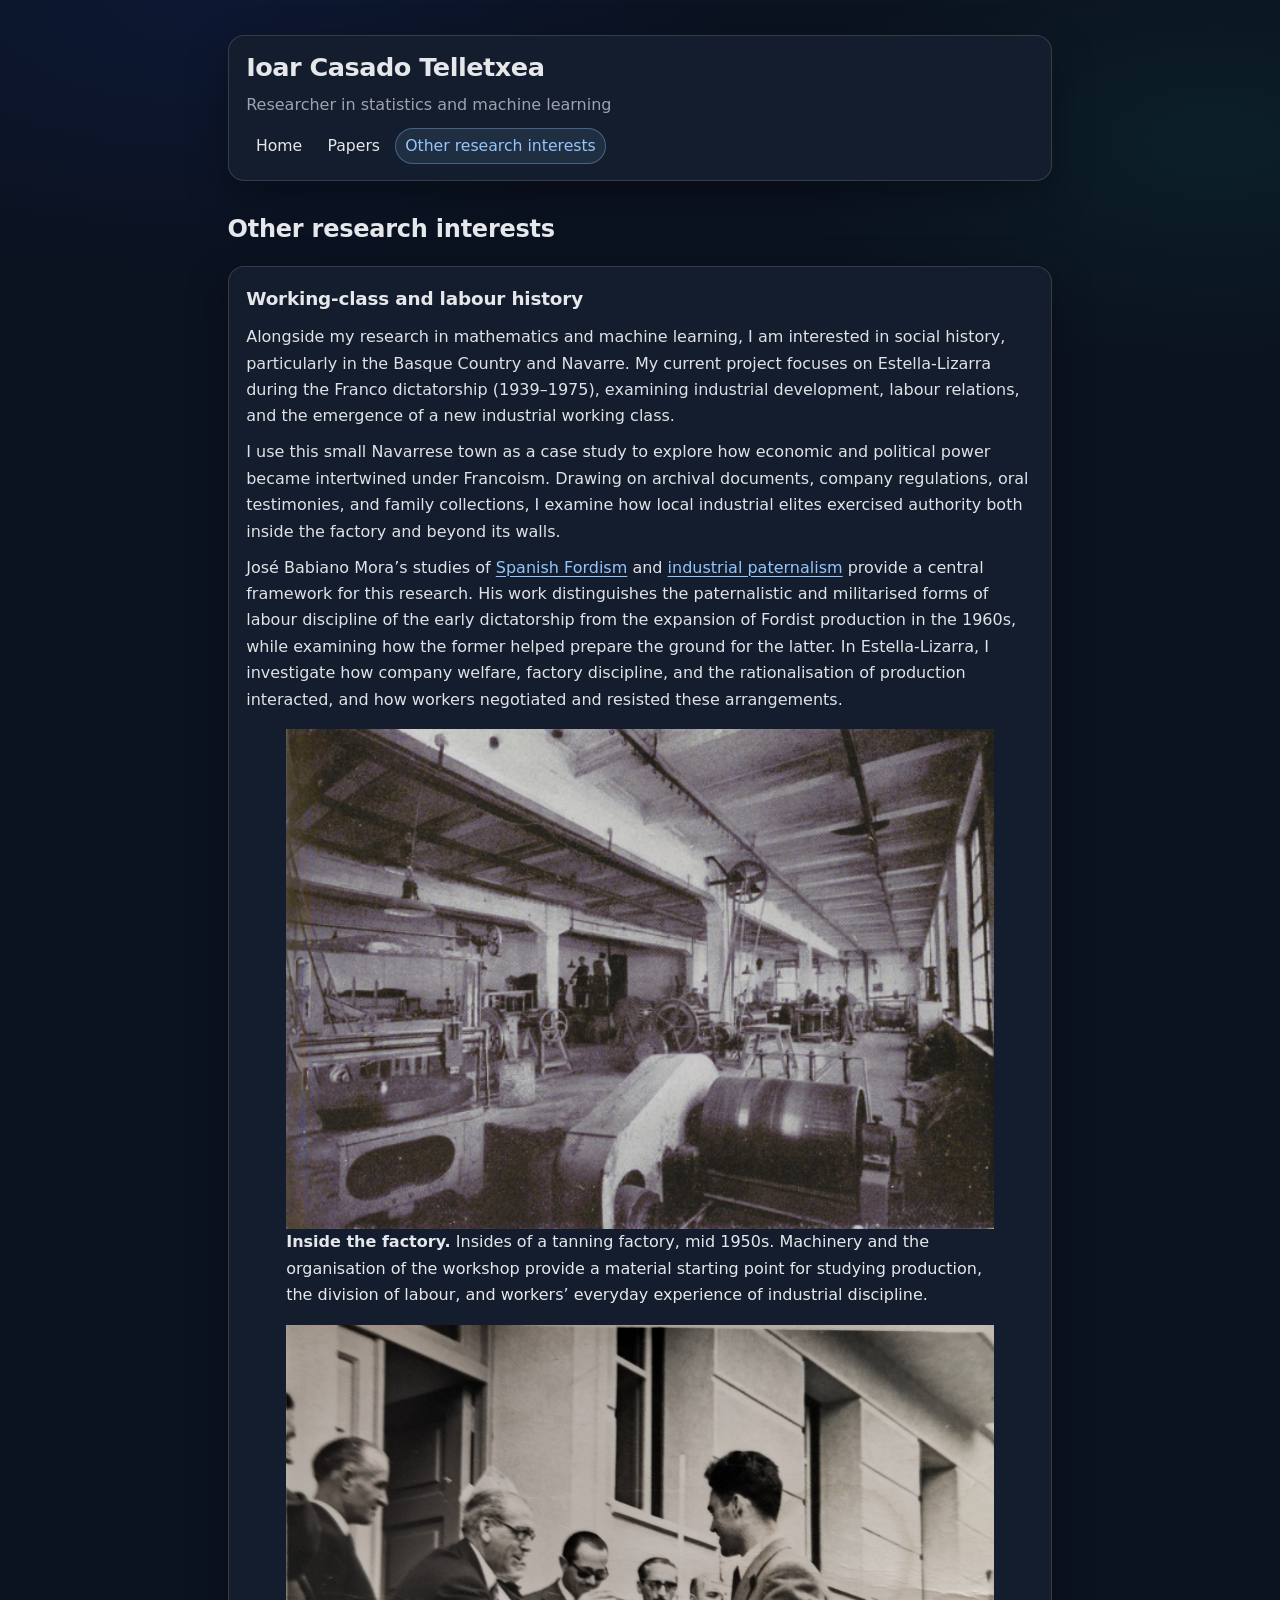
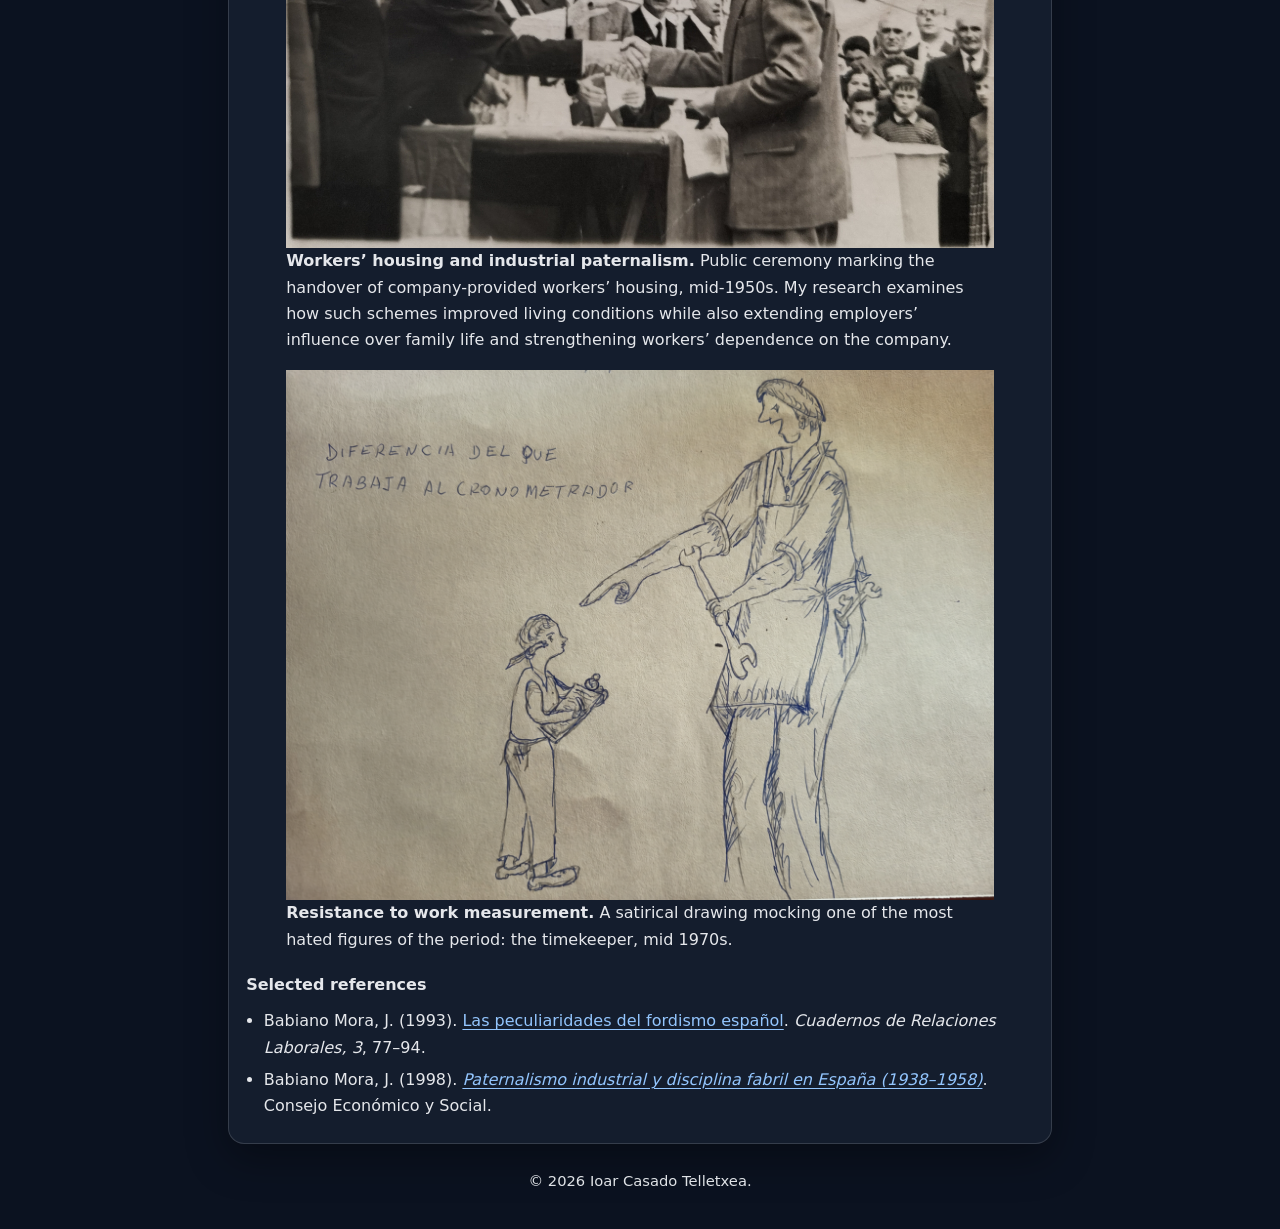
==== other-research-interests/index.html @ 8e102050 "Refactor image source paths in index.html Updated image source paths to remove 'images/' prefix." ====
<!DOCTYPE html>
<html lang="en">
<head>
  <meta charset="UTF-8" />
  <meta name="viewport" content="width=device-width, initial-scale=1" />
  <title>Other research interests | Ioar Casado Telletxea</title>
  <meta name="description" content="Ioar Casado Telletxea’s interests in working-class history and labour relations in Estella-Lizarra, Navarre." />
  <meta name="color-scheme" content="dark" />
  <link rel="stylesheet" href="../css/main.css" />
</head>
<body>
  <a class="skip-link" href="#content">Skip to content</a>
  <header class="site-header">
    <div class="container header-inner">
      <div class="brand">
        <div class="brand-title">
          <h1>Ioar Casado Telletxea</h1>
          <p class="tagline">Researcher in statistics and machine learning</p>
        </div>
      </div>
      <nav class="nav" aria-label="Primary">
        <a class="nav-link" href="../index.html">Home</a>
        <a class="nav-link" href="../research/index.html">Papers</a>
        <a class="nav-link" href="../other-research-interests/index.html" aria-current="page">Other research interests</a>
      </nav>
    </div>
  </header>
  <main id="content" class="container">
    <div class="page-intro">
      <h2>Other research interests</h2>
    </div>
<section aria-labelledby="labour-history">
  <h2 id="labour-history">Working-class and labour history</h2>

  <p>
    Alongside my research in mathematics and machine learning, I am
    interested in social history, particularly in the Basque Country
    and Navarre. My current project focuses on Estella-Lizarra during
    the Franco dictatorship (1939–1975), examining industrial development,
    labour relations, and the emergence of a new industrial working class.
  </p>
  <p>
    I use this small Navarrese town as a case study to explore how
    economic and political power became intertwined under Francoism.
    Drawing on archival documents, company regulations, oral testimonies,
    and family collections, I examine how local industrial elites
    exercised authority both inside the factory and beyond its walls.
  </p>
  <p>
    José Babiano Mora’s studies of
    <a href="#babiano-1993">Spanish Fordism</a> and
    <a href="#babiano-1998">industrial paternalism</a>
    provide a central framework for this research. His work distinguishes
    the paternalistic and militarised forms of labour discipline of the
    early dictatorship from the expansion of Fordist production in the
    1960s, while examining how the former helped prepare the ground for
    the latter. In Estella-Lizarra, I investigate how company welfare,
    factory discipline, and the rationalisation of production interacted,
    and how workers negotiated and resisted these arrangements.
  </p>

  <figure>
    <img
      src="Piel_1954_1.png"
      loading="lazy"
      style="display: block; width: 100%; max-width: 760px; height: auto;"
    >
    <figcaption>
      <strong>Inside the factory.</strong>
      Insides of a tanning factory, mid 1950s.
      Machinery and the organisation of the workshop provide a material
      starting point for studying production, the division of labour,
      and workers’ everyday experience of industrial discipline.
    </figcaption>
  </figure>

  <figure>
    <img
      src="vivienda_koldo.jpg"
      loading="lazy"
      style="display: block; width: 100%; max-width: 760px; height: auto;"
    >
    <figcaption>
      <strong>Workers’ housing and industrial paternalism.</strong>
      Public ceremony marking the handover of company-provided workers’ housing, mid-1950s.      
      My research examines how such schemes improved living conditions
      while also extending employers’ influence over family life and
      strengthening workers’ dependence on the company.
    </figcaption>
  </figure>

  <figure>
    <img
      src="Restored 1970s Handwritten Protest Cartoon.png"
      loading="lazy"
      style="display: block; width: 100%; max-width: 760px; height: auto;"
    >
    <figcaption>
      <strong>Resistance to work measurement.</strong>
      A satirical drawing mocking one of the most hated figures of the period: the timekeeper, mid 1970s.
    </figcaption>
  </figure>

  <h3>Selected references</h3>
  <ul>
    <li id="babiano-1993">
      Babiano Mora, J. (1993).
      <a href="https://revistas.ucm.es/index.php/CRLA/article/view/CRLA9393220077A">
        Las peculiaridades del fordismo español</a>.
      <em>Cuadernos de Relaciones Laborales, 3</em>, 77–94.
    </li>
    <li id="babiano-1998">
      Babiano Mora, J. (1998).
      <a href="https://dialnet.unirioja.es/servlet/libro?codigo=163013">
        <em>Paternalismo industrial y disciplina fabril en España
        (1938–1958)</em></a>.
      Consejo Económico y Social.
    </li>
  </ul>
</section>
  </main>
  <footer class="site-footer">
    <div class="container footer-inner">
      <p>&copy; <span id="year"></span> Ioar Casado Telletxea.</p>
    </div>
  </footer>
  <script>
    document.getElementById("year").textContent = new Date().getFullYear();
  </script>
</body>
</html>
---- css/main.css ----
/* ---------- Theme ---------- */
:root {
  color-scheme: dark;
  --bg: #0b1220;
  --text: #e5e7eb;
  --muted: #9ca3af;
  --border: rgba(255, 255, 255, 0.14);
  --card: #141d2d;
  --shadow: 0 14px 40px rgba(0, 0, 0, 0.35);
  --link: #93c5fd;
  --link-hover: #bfdbfe;
}

/* ---------- Base ---------- */
*,
*::before,
*::after { box-sizing: border-box; }

html { -webkit-text-size-adjust: 100%; }

body {
  max-width: 860px;
  margin: 2.2rem auto;
  padding: 0 1.1rem;
  font-family: ui-sans-serif, system-ui, -apple-system, BlinkMacSystemFont, "Segoe UI", sans-serif;
  line-height: 1.65;
  font-size: 16px;
  color: var(--text);
  background:
    radial-gradient(900px 450px at 15% 0%, rgba(29, 78, 216, 0.10), transparent 60%),
    radial-gradient(800px 420px at 95% 5%, rgba(16, 185, 129, 0.08), transparent 55%),
    var(--bg);
}

a {
  color: var(--link);
  text-decoration-thickness: 1px;
  text-underline-offset: 0.18em;
}
a:hover { color: var(--link-hover); }

a:focus-visible {
  outline: 3px solid color-mix(in srgb, var(--link) 60%, transparent);
  outline-offset: 3px;
  border-radius: 6px;
}

/* ---------- Header / Nav ---------- */
header {
  padding: 1rem 1.1rem;
  background: var(--card);
  border: 1px solid var(--border);
  border-radius: 16px;
  box-shadow: var(--shadow);
}

header h1 {
  margin: 0;
  letter-spacing: -0.02em;
  font-size: 1.6rem;
  line-height: 1.2;
}

nav {
  margin-top: 0.5rem;
  font-size: 0.98rem;
  color: var(--muted);
  display: flex;
  gap: 0.35rem;
  flex-wrap: wrap;
  align-items: center;
}

nav a {
  color: var(--text);
  text-decoration: none;
  padding: 0.25rem 0.55rem;
  border: 1px solid transparent;
  border-radius: 999px;
}

nav a:hover {
  border-color: var(--border);
  background: color-mix(in srgb, var(--card) 85%, transparent);
}

/* ---------- Separator ---------- */
hr {
  border: 0;
  height: 1px;
  background: var(--border);
  margin: 1.4rem 0;
}

/* ---------- Sections as cards ---------- */
main section {
  background: var(--card);
  border: 1px solid var(--border);
  border-radius: 16px;
  box-shadow: var(--shadow);
  padding: 1.1rem 1.1rem;
  margin: 1rem 0;
}

h2 {
  margin: 0 0 0.6rem;
  font-size: 1.15rem;
  letter-spacing: -0.01em;
}

p {
  margin: 0.6rem 0;
  color: color-mix(in srgb, var(--text) 92%, var(--muted));
}

/* Lists */
ul {
  padding-left: 1.1rem;
  margin: 0.6rem 0 0;
}
li { margin: 0.35rem 0; }

/* ---------- Footer ---------- */
footer {
  margin-top: 1.6rem;
  color: var(--muted);
  font-size: 0.92rem;
  text-align: center;
}

/* ---------- HERO (About + photo) ---------- */
/* Goal: photo vertically centered with text block */
.hero {
  display: grid;
  grid-template-columns: minmax(0, 1fr) 210px; /* text | photo */
  gap: 1.4rem;
  align-items: center; /* <-- centers photo w.r.t. text block */
}

.hero-text { min-width: 0; }
.hero-text h2 { margin-top: 0; }

.hero-media {
  justify-self: end;
  display: flex;
  align-items: center;   /* vertically centers the image within its column */
  justify-content: center;
}

.profile-pic {
  display: block;        /* remove baseline gap */
  width: 210px;
  height: 210px;
  border-radius: 18px;
  object-fit: cover;
  border: 1px solid var(--border);
  background: color-mix(in srgb, var(--card) 85%, transparent);
}

/* ---------- Responsive ---------- */
@media (max-width: 700px) {
  body { margin: 1.2rem auto; }

  header { padding: 0.9rem; }

  /* Stack and center the image */
  .hero {
    grid-template-columns: 1fr;
    align-items: start;
  }

  .hero-media {
    order: -1;            /* image above text (delete if you want image below) */
    justify-self: center; /* center horizontally */
    margin-bottom: 0.6rem;
  }

  .profile-pic {
    width: 140px;
    height: 140px;
  }
}

/* ---------- Shared page details ---------- */
nav a[aria-current="page"] {
  color: var(--link);
  background: rgba(147, 197, 253, 0.10);
  border-color: rgba(147, 197, 253, 0.35);
}

.tagline { color: var(--muted); }
h3 { margin: 1.2rem 0 0.4rem; font-size: 1rem; }
.page-intro { margin: 1.8rem 0 1rem; }
.page-intro h2 { font-size: 1.5rem; }
.link-list a { overflow-wrap: anywhere; }
.publication-title { margin-top: 0; }
.skip-link {
  position: absolute;
  left: 1rem;
  top: -5rem;
  padding: 0.6rem 1rem;
  background: var(--card);
  border: 1px solid var(--border);
  z-index: 1;
}
.skip-link:focus { top: 1rem; }

/* ---------- Papers ---------- */
.paper-list { list-style: none; padding: 0; margin: 0; }
.paper {
  background: var(--card);
  border: 1px solid var(--border);
  border-radius: 16px;
  box-shadow: var(--shadow);
  padding: 1.1rem;
  margin: 1rem 0;
}
.paper-year { margin: 0 0 0.5rem; color: var(--link); font-weight: 600; }
.paper .publication-title { font-size: 1.15rem; line-height: 1.4; }
.paper-authors { margin-bottom: 0.2rem; }
.paper-venue { margin-top: 0; color: var(--muted); font-size: 0.92rem; }
.paper-abstract { margin-top: 1rem; }
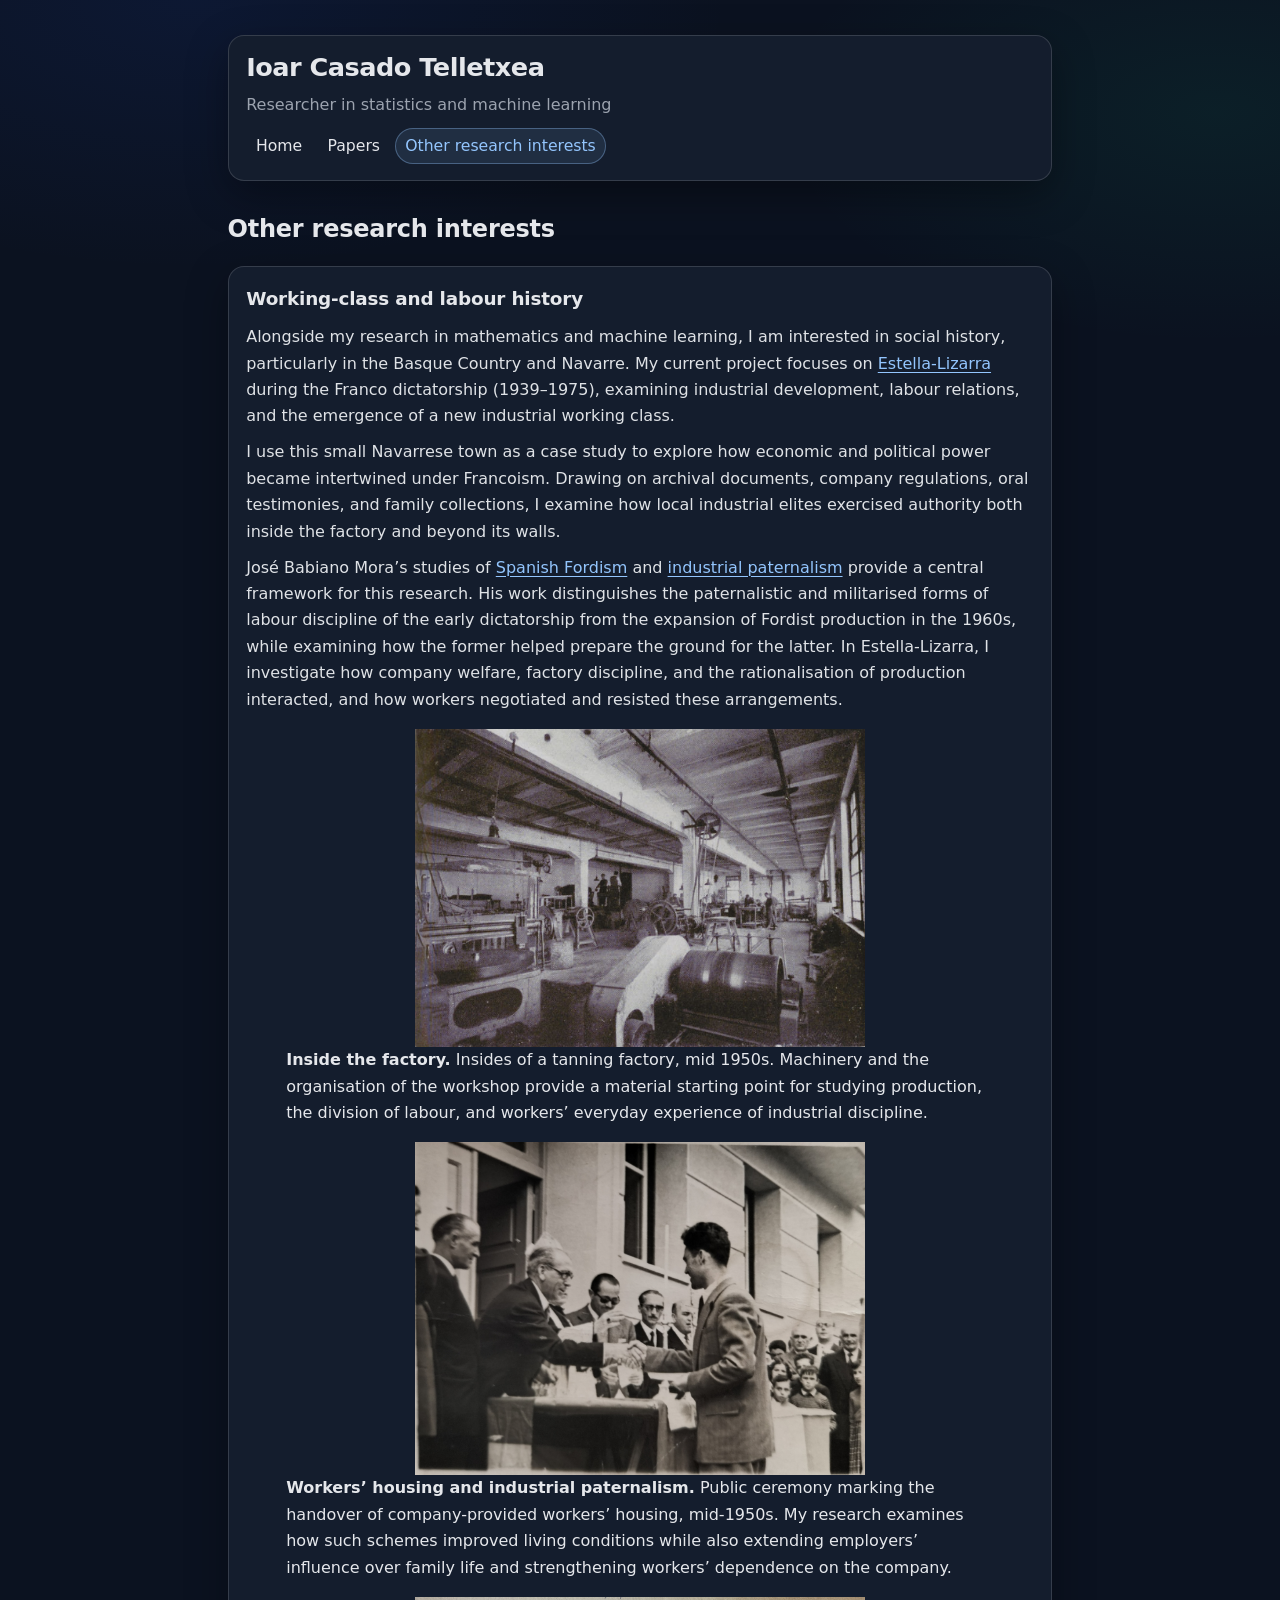
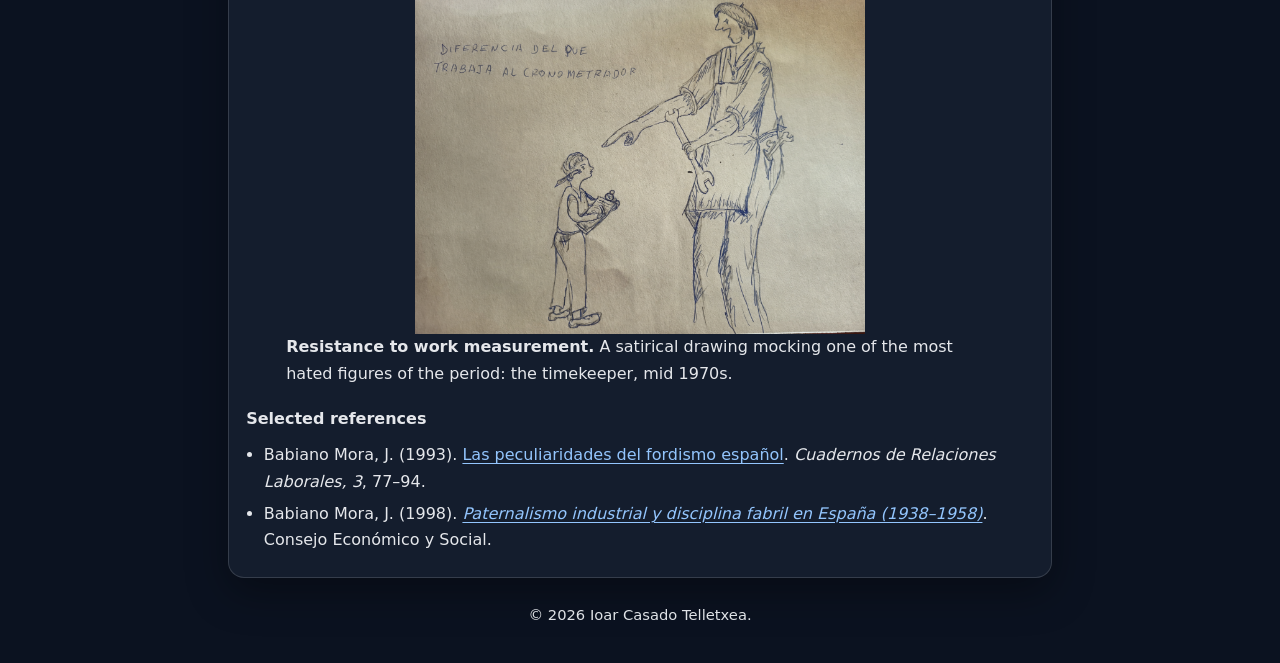
==== commit 4075638b: "Improve layout and link in research interests page Updated image styles for better responsiveness an" ====
--- a/other-research-interests/index.html
+++ b/other-research-interests/index.html
@@ -35,7 +35,8 @@
   <p>
     Alongside my research in mathematics and machine learning, I am
     interested in social history, particularly in the Basque Country
-    and Navarre. My current project focuses on Estella-Lizarra during
+    and Navarre. My current project focuses on 
+    <a href="https://en.wikipedia.org/wiki/Estella-Lizarra">Estella-Lizarra</a> during
     the Franco dictatorship (1939–1975), examining industrial development,
     labour relations, and the emergence of a new industrial working class.
   </p>
@@ -63,7 +64,7 @@
     <img
       src="Piel_1954_1.png"
       loading="lazy"
-      style="display: block; width: 100%; max-width: 760px; height: auto;"
+      style="display: block; width: 100%; max-width: 450px; height: auto; margin: 0 auto;"
     >
     <figcaption>
       <strong>Inside the factory.</strong>
@@ -78,7 +79,7 @@
     <img
       src="vivienda_koldo.jpg"
       loading="lazy"
-      style="display: block; width: 100%; max-width: 760px; height: auto;"
+      style="display: block; width: 100%; max-width: 450px; height: auto; margin: 0 auto;"
     >
     <figcaption>
       <strong>Workers’ housing and industrial paternalism.</strong>
@@ -93,7 +94,7 @@
     <img
       src="Restored 1970s Handwritten Protest Cartoon.png"
       loading="lazy"
-      style="display: block; width: 100%; max-width: 760px; height: auto;"
+      style="display: block; width: 100%; max-width: 450px; height: auto; margin: 0 auto;"
     >
     <figcaption>
       <strong>Resistance to work measurement.</strong>
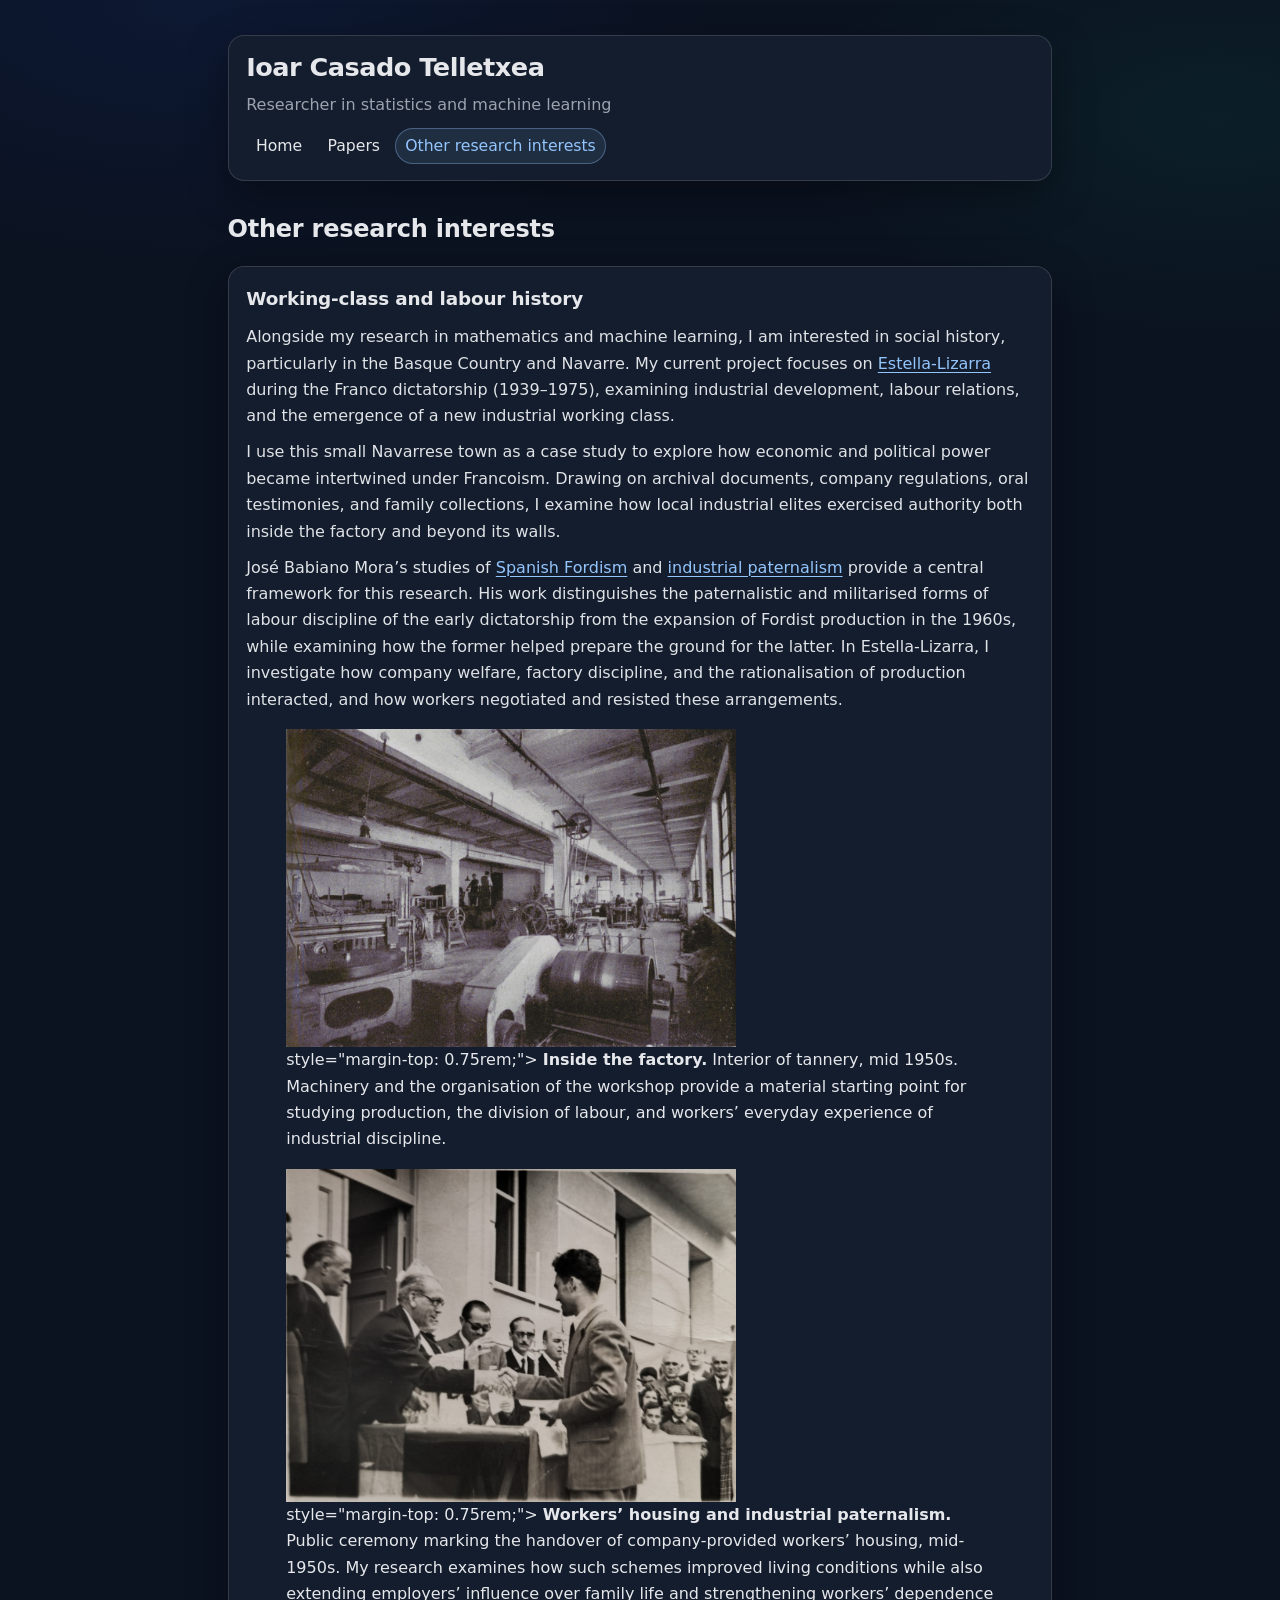
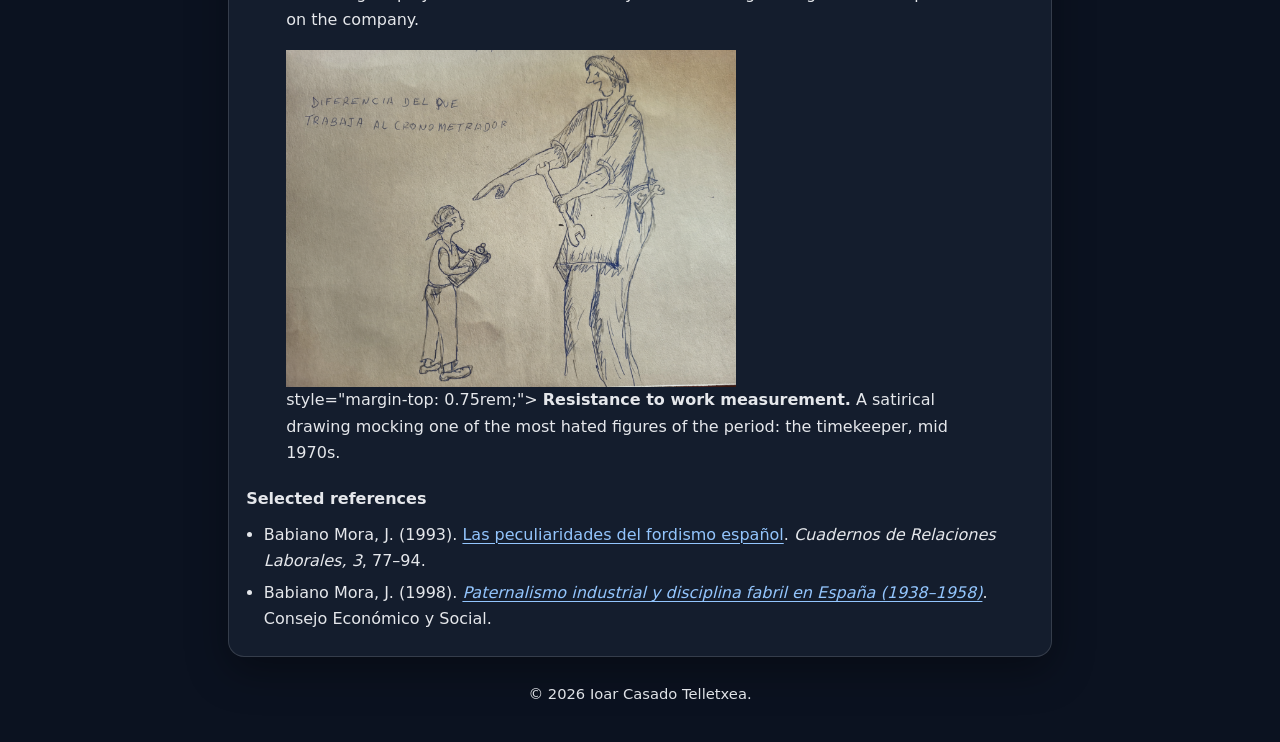
==== commit 864c8d64: "Refactor image styles and captions in index.html Updated figcaption styles and revised image descrip" ====
--- a/other-research-interests/index.html
+++ b/other-research-interests/index.html
@@ -64,11 +64,11 @@
     <img
       src="Piel_1954_1.png"
       loading="lazy"
-      style="display: block; width: 100%; max-width: 450px; height: auto; margin: 0 auto;"
+      style="display: block; width: 100%; max-width: 450px; height: auto;"
     >
-    <figcaption>
+    <figcaption> style="margin-top: 0.75rem;">
       <strong>Inside the factory.</strong>
-      Insides of a tanning factory, mid 1950s.
+      Interior of tannery, mid 1950s.
       Machinery and the organisation of the workshop provide a material
       starting point for studying production, the division of labour,
       and workers’ everyday experience of industrial discipline.
@@ -79,9 +79,9 @@
     <img
       src="vivienda_koldo.jpg"
       loading="lazy"
-      style="display: block; width: 100%; max-width: 450px; height: auto; margin: 0 auto;"
+      style="display: block; width: 100%; max-width: 450px; height: auto;"
     >
-    <figcaption>
+    <figcaption> style="margin-top: 0.75rem;">
       <strong>Workers’ housing and industrial paternalism.</strong>
       Public ceremony marking the handover of company-provided workers’ housing, mid-1950s.      
       My research examines how such schemes improved living conditions
@@ -94,9 +94,9 @@
     <img
       src="Restored 1970s Handwritten Protest Cartoon.png"
       loading="lazy"
-      style="display: block; width: 100%; max-width: 450px; height: auto; margin: 0 auto;"
+      style="display: block; width: 100%; max-width: 450px; height: auto;"
     >
-    <figcaption>
+    <figcaption> style="margin-top: 0.75rem;">
       <strong>Resistance to work measurement.</strong>
       A satirical drawing mocking one of the most hated figures of the period: the timekeeper, mid 1970s.
     </figcaption>
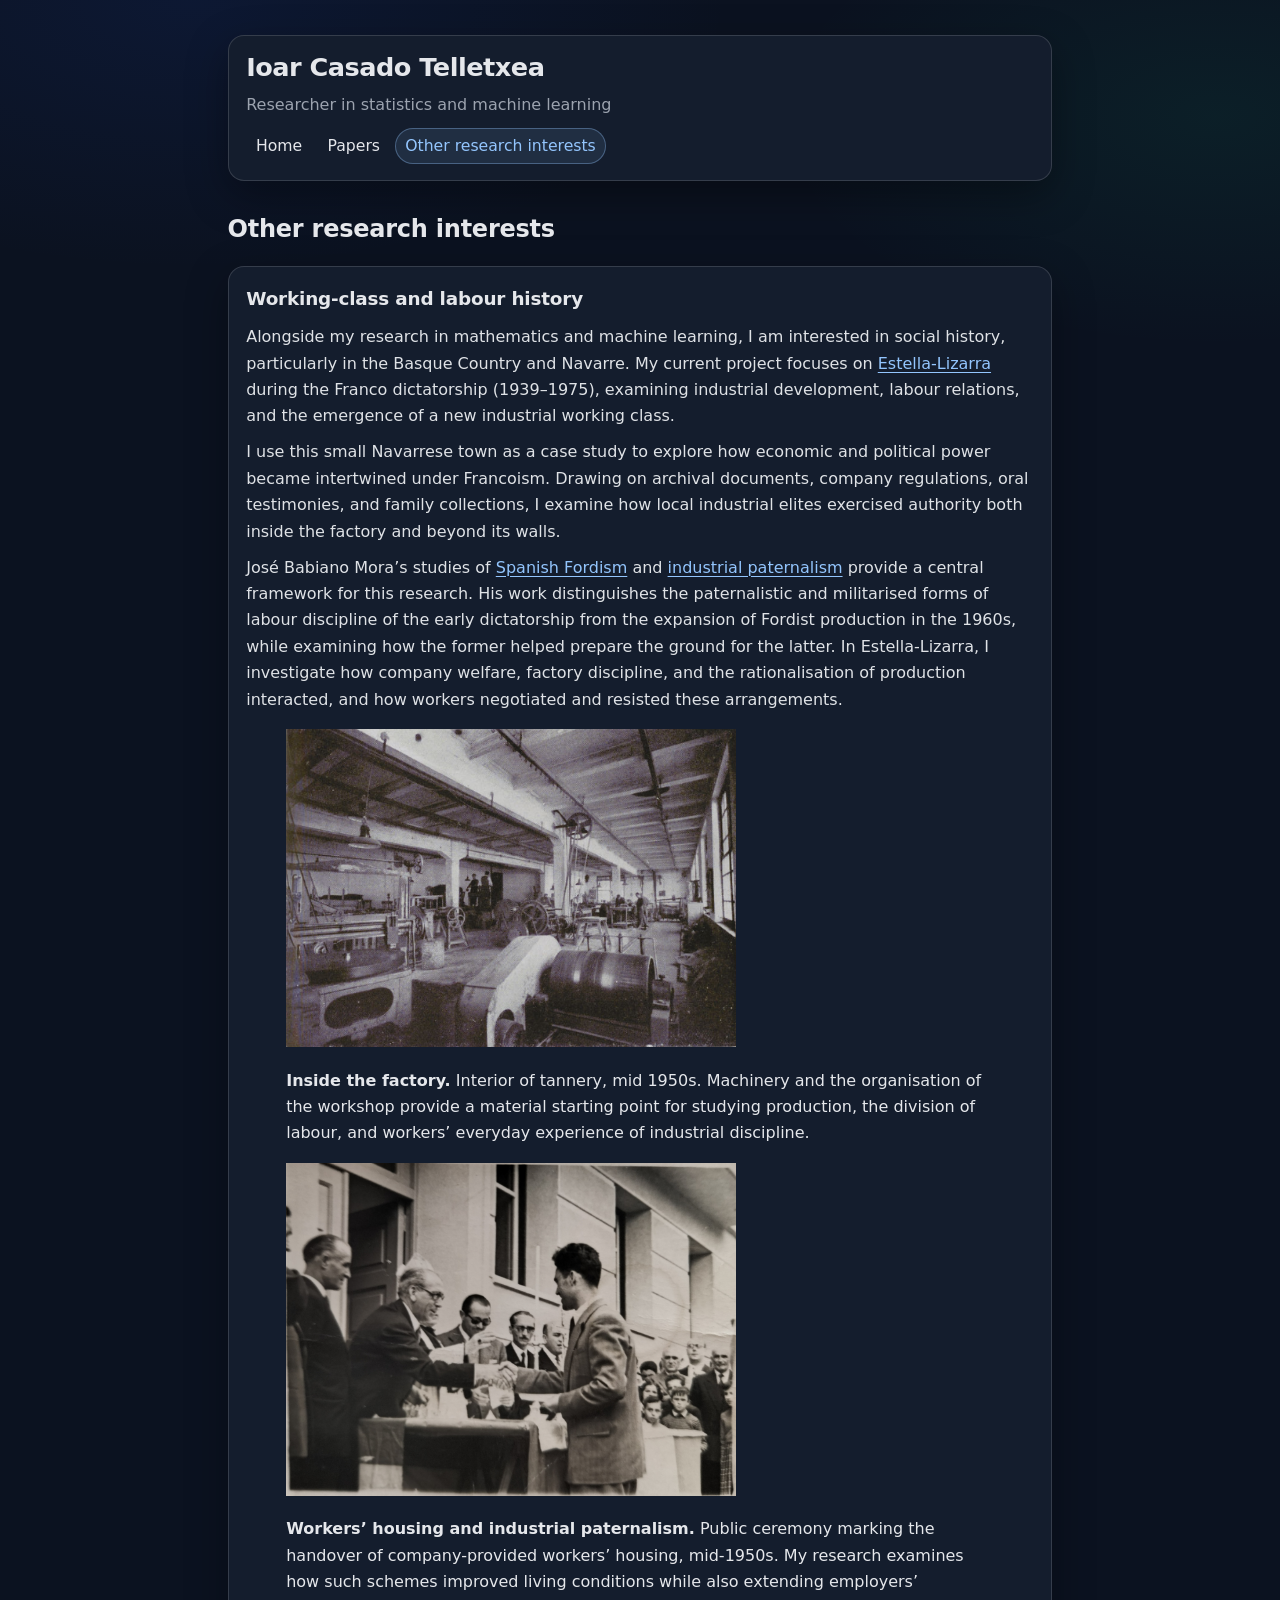
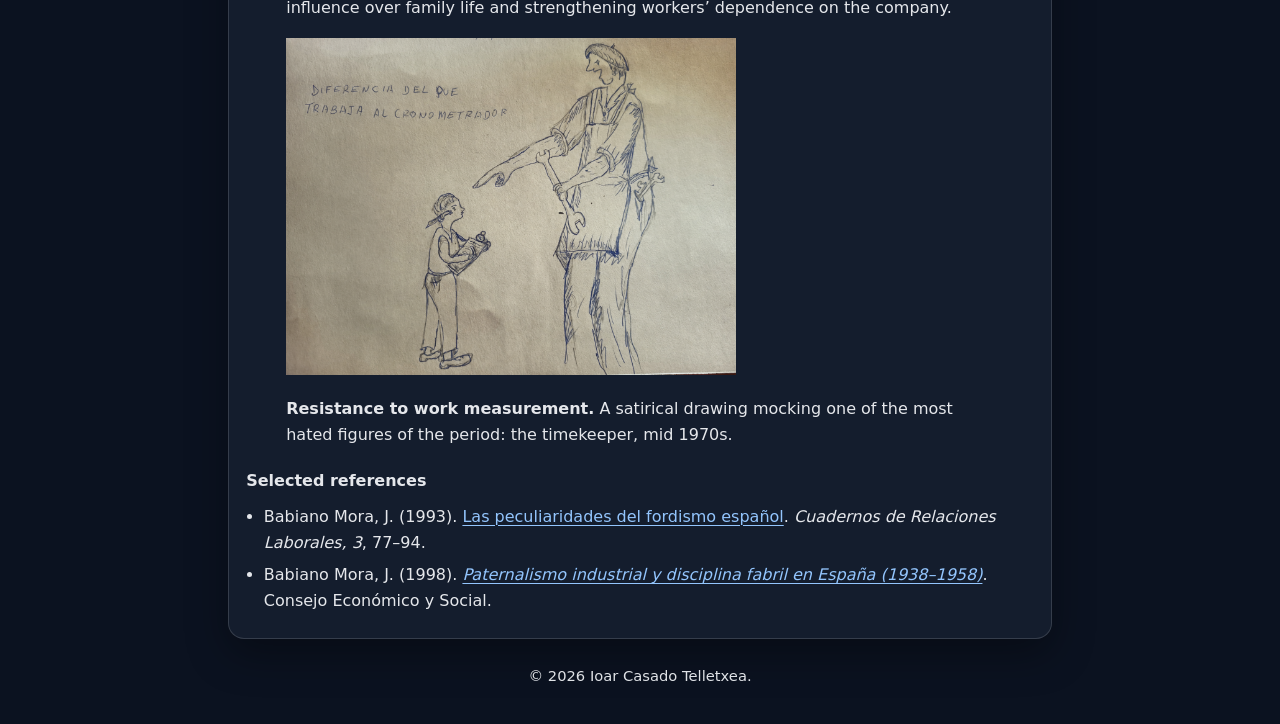
==== commit 244f0394: "Fix figcaption style attributes in index.html" ====
--- a/other-research-interests/index.html
+++ b/other-research-interests/index.html
@@ -64,9 +64,9 @@
     <img
       src="Piel_1954_1.png"
       loading="lazy"
-      style="display: block; width: 100%; max-width: 450px; height: auto;"
+      style="width: 100%; max-width: 450px; height: auto;"
     >
-    <figcaption> style="margin-top: 0.75rem;">
+    <figcaption style="margin-top: 0.75rem;">
       <strong>Inside the factory.</strong>
       Interior of tannery, mid 1950s.
       Machinery and the organisation of the workshop provide a material
@@ -79,9 +79,9 @@
     <img
       src="vivienda_koldo.jpg"
       loading="lazy"
-      style="display: block; width: 100%; max-width: 450px; height: auto;"
+      style="width: 100%; max-width: 450px; height: auto;"
     >
-    <figcaption> style="margin-top: 0.75rem;">
+    <figcaption style="margin-top: 0.75rem;">
       <strong>Workers’ housing and industrial paternalism.</strong>
       Public ceremony marking the handover of company-provided workers’ housing, mid-1950s.      
       My research examines how such schemes improved living conditions
@@ -94,9 +94,9 @@
     <img
       src="Restored 1970s Handwritten Protest Cartoon.png"
       loading="lazy"
-      style="display: block; width: 100%; max-width: 450px; height: auto;"
+      style="width: 100%; max-width: 450px; height: auto;"
     >
-    <figcaption> style="margin-top: 0.75rem;">
+    <figcaption style="margin-top: 0.75rem;">
       <strong>Resistance to work measurement.</strong>
       A satirical drawing mocking one of the most hated figures of the period: the timekeeper, mid 1970s.
     </figcaption>
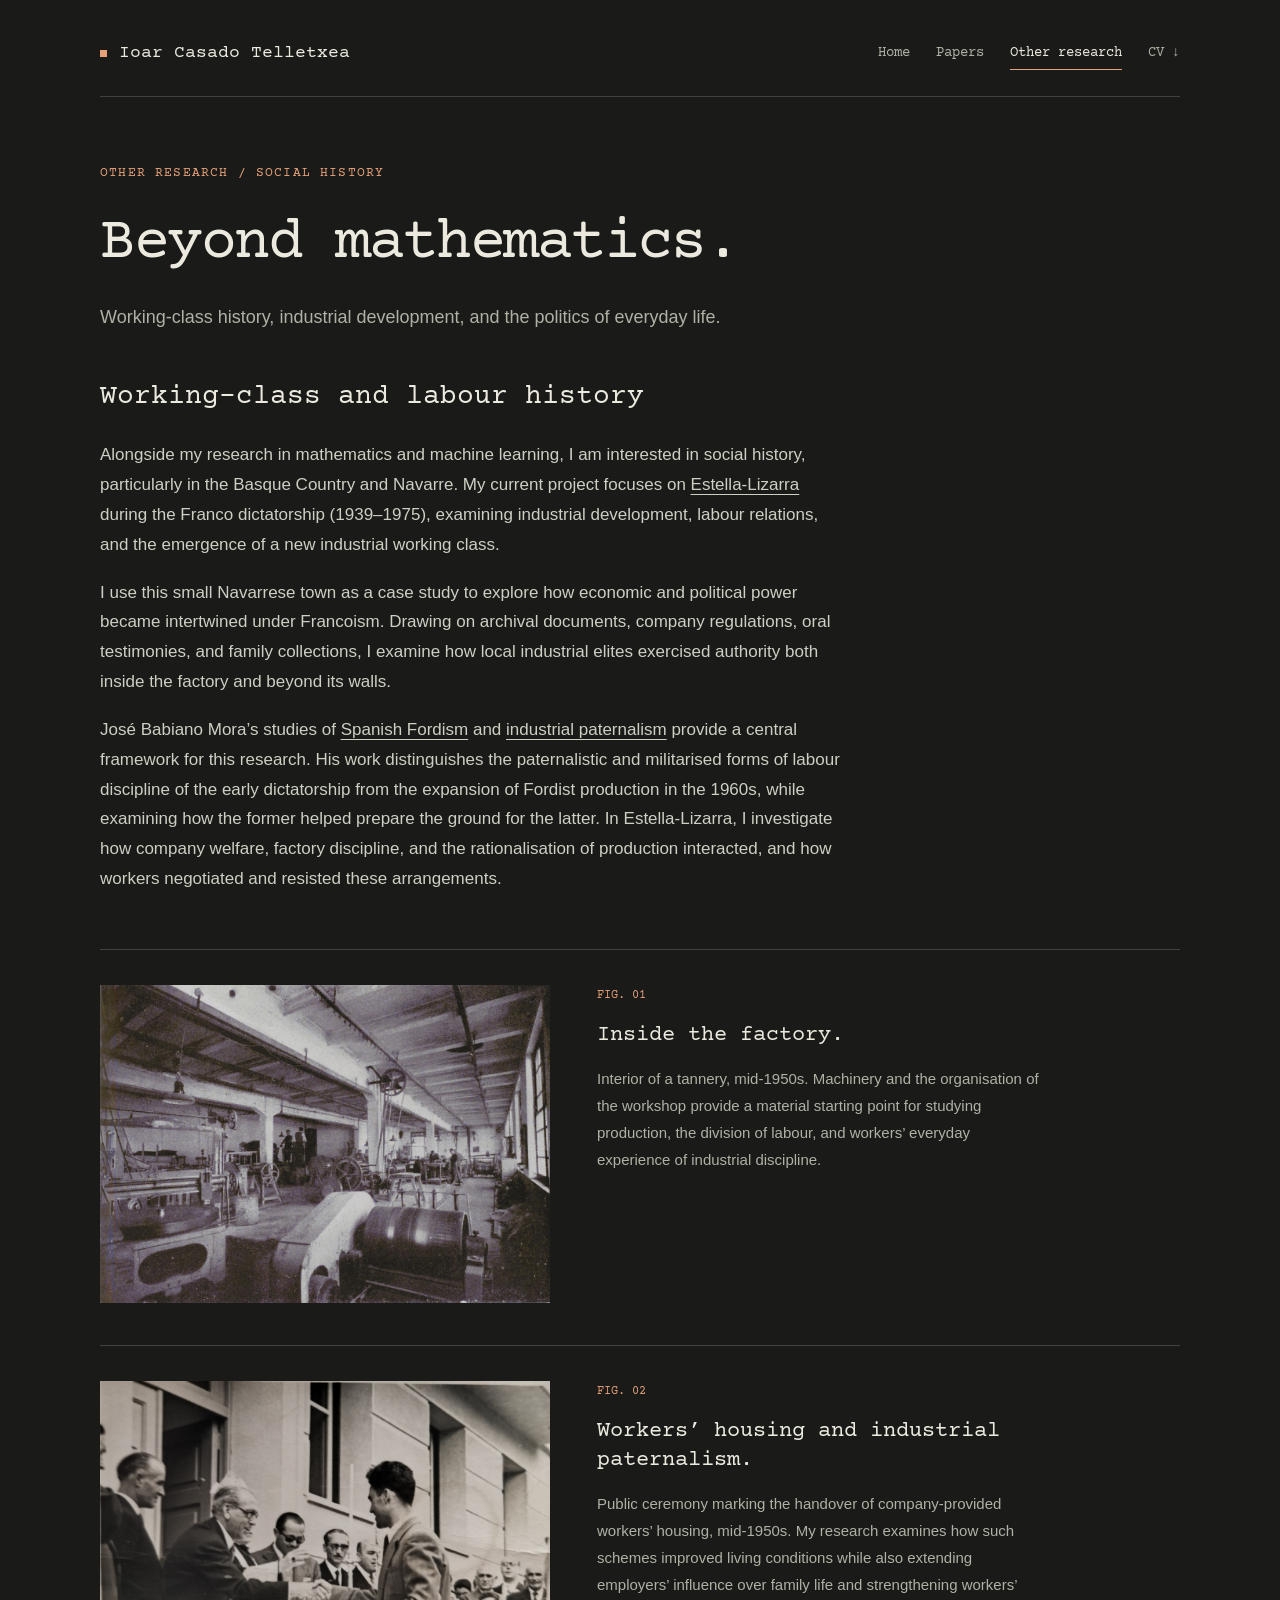
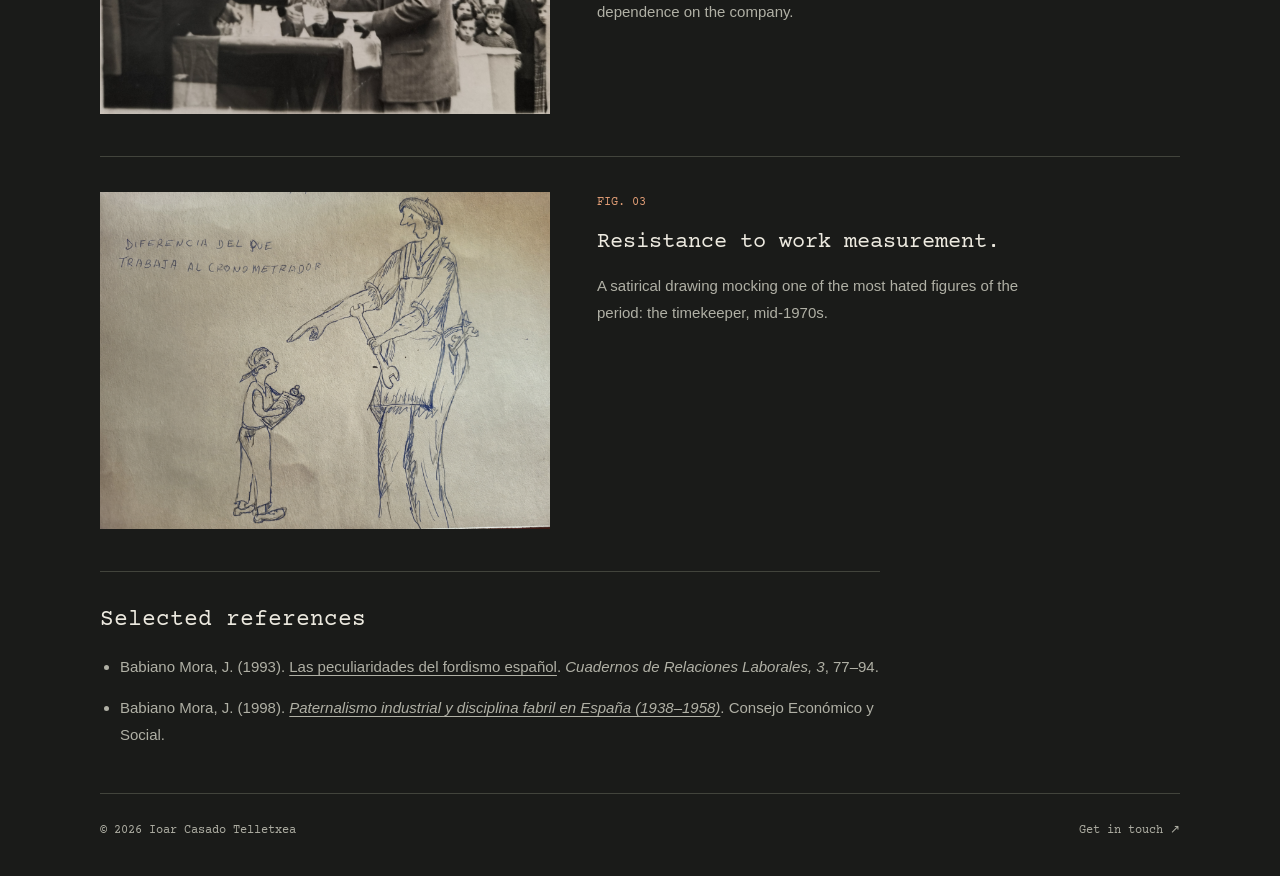
==== commit 6b17a873: "Add files via upload" ====
--- a/other-research-interests/index.html
+++ b/other-research-interests/index.html
@@ -1,41 +1,34 @@
 <!DOCTYPE html>
 <html lang="en">
 <head>
-  <meta charset="UTF-8" />
-  <meta name="viewport" content="width=device-width, initial-scale=1" />
+  <meta charset="UTF-8">
+  <meta name="viewport" content="width=device-width, initial-scale=1">
+  <meta name="color-scheme" content="dark">
+  <meta name="description" content="Working-class history and labour relations in Estella-Lizarra, Navarre, during the Franco dictatorship.">
+  <meta name="theme-color" content="#1a1b19">
   <title>Other research interests | Ioar Casado Telletxea</title>
-  <meta name="description" content="Ioar Casado Telletxea’s interests in working-class history and labour relations in Estella-Lizarra, Navarre." />
-  <meta name="color-scheme" content="dark" />
-  <link rel="stylesheet" href="../css/main.css" />
+  <link rel="icon" href="../assets/favicon.svg" type="image/svg+xml">
+  <link rel="preload" href="../assets/fonts/CourierPrime-Regular.ttf" as="font" type="font/ttf" crossorigin>
+  <link rel="stylesheet" href="../css/main.css">
 </head>
 <body>
   <a class="skip-link" href="#content">Skip to content</a>
   <header class="site-header">
     <div class="container header-inner">
-      <div class="brand">
-        <div class="brand-title">
-          <h1>Ioar Casado Telletxea</h1>
-          <p class="tagline">Researcher in statistics and machine learning</p>
-        </div>
-      </div>
-      <nav class="nav" aria-label="Primary">
-        <a class="nav-link" href="../index.html">Home</a>
-        <a class="nav-link" href="../research/index.html">Papers</a>
-        <a class="nav-link" href="../other-research-interests/index.html" aria-current="page">Other research interests</a>
-      </nav>
+      <a class="brand" href="../index.html">Ioar Casado Telletxea</a>
+      <nav class="nav" aria-label="Primary"><a href="../index.html">Home</a>
+<a href="../research/index.html">Papers</a>
+<a href="../other-research-interests/index.html" aria-current="page">Other research</a>
+<a href="../assets/ioar-casado-cv.pdf" download="Ioar-Casado-Telletxea-CV.pdf" aria-label="Download CV (PDF)">CV <span aria-hidden="true">↓</span></a></nav>
     </div>
   </header>
-  <main id="content" class="container">
-    <div class="page-intro">
-      <h2>Other research interests</h2>
-    </div>
-<section aria-labelledby="labour-history">
+  <main id="content" class="container"><div class="page-intro"><p class="eyebrow">Other research / Social history</p><h1>Beyond mathematics<span>.</span></h1><p>Working-class history, industrial development, and the politics of everyday life.</p></div><section class="history-copy" aria-labelledby="labour-history">
   <h2 id="labour-history">Working-class and labour history</h2>
 
   <p>
     Alongside my research in mathematics and machine learning, I am
     interested in social history, particularly in the Basque Country
-    and Navarre. My current project focuses on 
+    and Navarre. My current project focuses on
     <a href="https://en.wikipedia.org/wiki/Estella-Lizarra">Estella-Lizarra</a> during
     the Franco dictatorship (1939–1975), examining industrial development,
     labour relations, and the emergence of a new industrial working class.
@@ -60,49 +53,40 @@
     and how workers negotiated and resisted these arrangements.
   </p>
 
-  <figure>
+  </section><section class="archive" aria-label="Historical photographs and documents"><figure>
     <img
       src="Piel_1954_1.png"
-      loading="lazy"
-      style="width: 100%; max-width: 450px; height: auto;"
+      loading="lazy" alt="Interior of a tannery with industrial machinery and overhead belt drives."
     >
-    <figcaption style="margin-top: 0.75rem;">
+    <figcaption><span class="figure-number">FIG. 01</span>
       <strong>Inside the factory.</strong>
-      Interior of tannery, mid 1950s.
+      Interior of a tannery, mid-1950s.
       Machinery and the organisation of the workshop provide a material
       starting point for studying production, the division of labour,
       and workers’ everyday experience of industrial discipline.
     </figcaption>
-  </figure>
-
-  <figure>
+  </figure><figure>
     <img
       src="vivienda_koldo.jpg"
-      loading="lazy"
-      style="width: 100%; max-width: 450px; height: auto;"
+      loading="lazy" alt="Ceremony marking the handover of company-provided workers’ housing."
     >
-    <figcaption style="margin-top: 0.75rem;">
+    <figcaption><span class="figure-number">FIG. 02</span>
       <strong>Workers’ housing and industrial paternalism.</strong>
-      Public ceremony marking the handover of company-provided workers’ housing, mid-1950s.      
+      Public ceremony marking the handover of company-provided workers’ housing, mid-1950s.
       My research examines how such schemes improved living conditions
       while also extending employers’ influence over family life and
       strengthening workers’ dependence on the company.
     </figcaption>
-  </figure>
-
-  <figure>
+  </figure><figure>
     <img
       src="Restored 1970s Handwritten Protest Cartoon.png"
-      loading="lazy"
-      style="width: 100%; max-width: 450px; height: auto;"
+      loading="lazy" alt="Satirical drawing of a worker towering over a factory timekeeper."
     >
-    <figcaption style="margin-top: 0.75rem;">
+    <figcaption><span class="figure-number">FIG. 03</span>
       <strong>Resistance to work measurement.</strong>
-      A satirical drawing mocking one of the most hated figures of the period: the timekeeper, mid 1970s.
+      A satirical drawing mocking one of the most hated figures of the period: the timekeeper, mid-1970s.
     </figcaption>
-  </figure>
-
-  <h3>Selected references</h3>
+  </figure></section><section class="references" aria-labelledby="reference-title"><h2 id="reference-title">Selected references</h2>
   <ul>
     <li id="babiano-1993">
       Babiano Mora, J. (1993).
@@ -118,15 +102,14 @@
       Consejo Económico y Social.
     </li>
   </ul>
-</section>
-  </main>
+</section></main>
   <footer class="site-footer">
     <div class="container footer-inner">
-      <p>&copy; <span id="year"></span> Ioar Casado Telletxea.</p>
+      <p>© <span id="year">2026</span> Ioar Casado Telletxea</p>
+      <a href="mailto:ioar.casadotelletxea@manchester.ac.uk">Get in touch <span aria-hidden="true">↗</span></a>
     </div>
   </footer>
-  <script>
-    document.getElementById("year").textContent = new Date().getFullYear();
-  </script>
+  <script>document.getElementById('year').textContent = new Date().getFullYear();</script>
+  <script data-goatcounter="https://icasado.goatcounter.com/count" async src="https://gc.zgo.at/count.js"></script>
 </body>
 </html>
--- a/css/main.css
+++ b/css/main.css
@@ -1,222 +1,635 @@
-/* ---------- Theme ---------- */
+@font-face {
+  font-family:Courier Prime;
+  src:url('../assets/fonts/CourierPrime-Regular.ttf') format('truetype');
+  font-weight:400;
+  font-display:swap;
+}
+
+@font-face {
+  font-family:Courier Prime;
+  src:url('../assets/fonts/CourierPrime-Bold.ttf') format('truetype');
+  font-weight:700;
+  font-display:swap;
+}
+
 :root {
-  color-scheme: dark;
-  --bg: #0b1220;
-  --text: #e5e7eb;
-  --muted: #9ca3af;
-  --border: rgba(255, 255, 255, 0.14);
-  --card: #141d2d;
-  --shadow: 0 14px 40px rgba(0, 0, 0, 0.35);
-  --link: #93c5fd;
-  --link-hover: #bfdbfe;
-}
-
-/* ---------- Base ---------- */
-*,
-*::before,
-*::after { box-sizing: border-box; }
-
-html { -webkit-text-size-adjust: 100%; }
+  color-scheme:dark;
+  --bg:#1a1b19;
+  --text:#ece9df;
+  --muted:#b0b0a5;
+  --rule:#42443c;
+  --accent:#e5a078;
+  --mono:'Courier Prime','Courier New',monospace;
+}
+
+*,*::before,*::after {
+  box-sizing:border-box;
+}
+
+html {
+  scroll-behavior:smooth;
+  scroll-padding-top:2rem;
+  -webkit-text-size-adjust:100%;
+}
 
 body {
-  max-width: 860px;
-  margin: 2.2rem auto;
-  padding: 0 1.1rem;
-  font-family: ui-sans-serif, system-ui, -apple-system, BlinkMacSystemFont, "Segoe UI", sans-serif;
-  line-height: 1.65;
-  font-size: 16px;
-  color: var(--text);
-  background:
-    radial-gradient(900px 450px at 15% 0%, rgba(29, 78, 216, 0.10), transparent 60%),
-    radial-gradient(800px 420px at 95% 5%, rgba(16, 185, 129, 0.08), transparent 55%),
-    var(--bg);
+  margin:0;
+  background:var(--bg);
+  color:var(--text);
+  font:17px/1.75 Arial,Helvetica,sans-serif;
+}
+
+::selection {
+  background:var(--accent);
+  color:var(--bg);
 }
 
 a {
-  color: var(--link);
-  text-decoration-thickness: 1px;
-  text-underline-offset: 0.18em;
-}
-a:hover { color: var(--link-hover); }
-
-a:focus-visible {
-  outline: 3px solid color-mix(in srgb, var(--link) 60%, transparent);
-  outline-offset: 3px;
-  border-radius: 6px;
-}
-
-/* ---------- Header / Nav ---------- */
-header {
-  padding: 1rem 1.1rem;
-  background: var(--card);
-  border: 1px solid var(--border);
-  border-radius: 16px;
-  box-shadow: var(--shadow);
-}
-
-header h1 {
-  margin: 0;
-  letter-spacing: -0.02em;
-  font-size: 1.6rem;
-  line-height: 1.2;
-}
-
-nav {
-  margin-top: 0.5rem;
-  font-size: 0.98rem;
-  color: var(--muted);
-  display: flex;
-  gap: 0.35rem;
-  flex-wrap: wrap;
-  align-items: center;
-}
-
-nav a {
-  color: var(--text);
-  text-decoration: none;
-  padding: 0.25rem 0.55rem;
-  border: 1px solid transparent;
-  border-radius: 999px;
-}
-
-nav a:hover {
-  border-color: var(--border);
-  background: color-mix(in srgb, var(--card) 85%, transparent);
-}
-
-/* ---------- Separator ---------- */
-hr {
-  border: 0;
-  height: 1px;
-  background: var(--border);
-  margin: 1.4rem 0;
-}
-
-/* ---------- Sections as cards ---------- */
-main section {
-  background: var(--card);
-  border: 1px solid var(--border);
-  border-radius: 16px;
-  box-shadow: var(--shadow);
-  padding: 1.1rem 1.1rem;
-  margin: 1rem 0;
-}
-
-h2 {
-  margin: 0 0 0.6rem;
-  font-size: 1.15rem;
-  letter-spacing: -0.01em;
-}
-
-p {
-  margin: 0.6rem 0;
-  color: color-mix(in srgb, var(--text) 92%, var(--muted));
-}
-
-/* Lists */
-ul {
-  padding-left: 1.1rem;
-  margin: 0.6rem 0 0;
-}
-li { margin: 0.35rem 0; }
-
-/* ---------- Footer ---------- */
-footer {
-  margin-top: 1.6rem;
-  color: var(--muted);
-  font-size: 0.92rem;
-  text-align: center;
-}
-
-/* ---------- HERO (About + photo) ---------- */
-/* Goal: photo vertically centered with text block */
+  color:inherit;
+  text-decoration-thickness:1px;
+  text-underline-offset:.22em;
+  transition:color .15s;
+}
+
+a:hover {
+  color:var(--accent);
+}
+
+a:focus-visible,summary:focus-visible {
+  outline:2px solid var(--accent);
+  outline-offset:6px;
+}
+
+img {
+  display:block;
+  max-width:100%;
+  height:auto;
+}
+
+h1,h2,h3,p,figure {
+  margin:0;
+}
+
+h1,h2,h3 {
+  font-family:var(--mono);
+  font-weight:400;
+  line-height:1.16;
+}
+
+p+p {
+  margin-top:1.15rem;
+}
+
+.container {
+  width:min(1080px,calc(100% - 96px));
+  margin-inline:auto;
+}
+
+.site-header {
+  padding:38px 0 0;
+}
+
+.header-inner {
+  display:flex;
+  justify-content:space-between;
+  align-items:center;
+  gap:26px;
+  border-bottom:1px solid var(--rule);
+  padding-bottom:27px;
+}
+
+.brand {
+  font:18px/1.35 var(--mono);
+  text-decoration:none;
+  display:flex;
+  align-items:center;
+  gap:12px;
+}
+
+.brand::before {
+  content:'';
+  width:7px;
+  height:7px;
+  background:var(--accent);
+  flex:none;
+}
+
+.nav {
+  display:flex;
+  gap:26px;
+  flex-wrap:wrap;
+  font:14px/1.5 var(--mono);
+}
+
+.nav a {
+  color:var(--muted);
+  padding:5px 0;
+  text-decoration:none;
+}
+
+.nav a:hover,.nav a[aria-current=page] {
+  color:var(--text);
+}
+
+.nav a[aria-current=page] {
+  box-shadow:0 1px var(--accent);
+}
+
+.skip-link {
+  position:absolute;
+  top:-100px;
+  left:24px;
+  padding:8px 16px;
+  background:var(--text);
+  color:var(--bg);
+  z-index:5;
+}
+
+.skip-link:focus {
+  top:12px;
+}
+
+.eyebrow,.section-label,.date,.paper-year,.paper-venue,.figure-number,.footer-inner,.text-link {
+  font-family:var(--mono);
+}
+
+.eyebrow {
+  color:var(--accent);
+  font-size:13px;
+  letter-spacing:.09em;
+  text-transform:uppercase;
+  margin-bottom:25px;
+}
+
 .hero {
-  display: grid;
-  grid-template-columns: minmax(0, 1fr) 210px; /* text | photo */
-  gap: 1.4rem;
-  align-items: center; /* <-- centers photo w.r.t. text block */
-}
-
-.hero-text { min-width: 0; }
-.hero-text h2 { margin-top: 0; }
+  display:grid;
+  grid-template-columns:minmax(0,1fr) 280px;
+  gap:90px;
+  align-items:start;
+  padding:76px 0 70px;
+}
+
+.hero h1 {
+  font-size:clamp(42px,5.3vw,66px);
+  letter-spacing:-.045em;
+  margin-bottom:30px;
+}
+
+.hero h1 span {
+  color:var(--accent);
+}
+
+.hero-text>p:not(.eyebrow) {
+  max-width:570px;
+  font-size:18px;
+  color:#cecec3;
+}
+
+.hero-text a {
+  color:var(--text);
+}
 
 .hero-media {
-  justify-self: end;
-  display: flex;
-  align-items: center;   /* vertically centers the image within its column */
-  justify-content: center;
+  margin-top:43px;
+}
+
+.portrait-frame {
+  border:1px solid var(--rule);
+  padding:9px;
 }
 
 .profile-pic {
-  display: block;        /* remove baseline gap */
-  width: 210px;
-  height: 210px;
-  border-radius: 18px;
-  object-fit: cover;
-  border: 1px solid var(--border);
-  background: color-mix(in srgb, var(--card) 85%, transparent);
-}
-
-/* ---------- Responsive ---------- */
-@media (max-width: 700px) {
-  body { margin: 1.2rem auto; }
-
-  header { padding: 0.9rem; }
-
-  /* Stack and center the image */
+  width:100%;
+  aspect-ratio:1;
+  object-fit:cover;
+  filter:grayscale(1);
+}
+
+.portrait-caption {
+  font:12px/1.6 var(--mono);
+  color:var(--muted);
+  margin-top:14px;
+}
+
+.hero-actions {
+  display:flex;
+  gap:26px;
+  margin-top:31px;
+  flex-wrap:wrap;
+}
+
+.text-link {
+  font-size:14px;
+  text-decoration:none;
+  border-bottom:1px solid var(--rule);
+  padding-bottom:4px;
+  display:inline-block;
+}
+
+.text-link span {
+  color:var(--accent);
+  margin-left:8px;
+}
+
+.section {
+  border-top:1px solid var(--rule);
+  padding:38px 0 48px;
+  display:grid;
+  grid-template-columns:200px minmax(0,1fr);
+  gap:38px;
+}
+
+.section-label {
+  font-size:15px;
+  line-height:1.6;
+  display:flex;
+  gap:14px;
+  align-items:baseline;
+}
+
+.section-label span {
+  color:var(--accent);
+  font-size:12px;
+}
+
+.section-content {
+  min-width:0;
+}
+
+.section-content>p {
+  max-width:710px;
+}
+
+.news {
+  list-style:none;
+  margin:0;
+  padding:0;
+}
+
+.news li {
+  display:grid;
+  grid-template-columns:86px minmax(0,1fr);
+  gap:20px;
+  padding:0 0 23px;
+}
+
+.news li:last-child {
+  padding-bottom:0;
+}
+
+.date {
+  color:var(--muted);
+  font-size:13px;
+  padding-top:4px;
+}
+
+.contact-links {
+  display:flex;
+  gap:25px;
+  flex-wrap:wrap;
+  font:14px/1.8 var(--mono);
+  margin-top:20px;
+}
+
+.contact-email {
+  overflow-wrap:anywhere;
+}
+
+.page-intro {
+  padding:65px 0 47px;
+  max-width:800px;
+}
+
+.page-intro h1 {
+  font-size:clamp(40px,6vw,60px);
+  letter-spacing:-.04em;
+  margin-bottom:23px;
+}
+
+.page-intro>p:not(.eyebrow) {
+  max-width:680px;
+  color:var(--muted);
+  font-size:18px;
+}
+
+.paper-list {
+  list-style:none;
+  padding:0;
+  margin:0 0 70px;
+}
+
+.paper {
+  border-top:1px solid var(--rule);
+  padding:30px 0 34px;
+  display:grid;
+  grid-template-columns:90px minmax(0,1fr);
+  gap:28px;
+}
+
+.paper-year {
+  color:var(--accent);
+  font-size:15px;
+  padding-top:5px;
+}
+
+.publication-title {
+  font-size:25px;
+  line-height:1.3;
+  max-width:840px;
+  letter-spacing:-.02em;
+  margin-bottom:12px;
+}
+
+.paper-authors {
+  color:#cccec3;
+  font-size:15px;
+  margin:0 0 8px;
+}
+
+.paper-venue {
+  font-size:13px;
+  color:var(--muted);
+  margin:0 0 16px;
+}
+
+.paper-links {
+  font:13px/1.7 var(--mono);
+  color:var(--accent);
+  margin:0 0 18px;
+  display:flex;
+  gap:20px;
+  flex-wrap:wrap;
+}
+
+.paper-links a {
+  text-decoration:none;
+  border-bottom:1px solid var(--rule);
+}
+
+.abstract {
+  max-width:800px;
+}
+
+.abstract summary {
+  cursor:pointer;
+  font:14px/1.8 var(--mono);
+  color:var(--muted);
+  width:fit-content;
+}
+
+.abstract summary:hover {
+  color:var(--text);
+}
+
+.paper-abstract {
+  font-size:16px;
+  color:#cccec3;
+  line-height:1.8;
+  margin-top:14px;
+}
+
+.history-copy {
+  max-width:740px;
+}
+
+.history-copy h2 {
+  font-size:28px;
+  margin-bottom:27px;
+}
+
+.history-copy p {
+  color:#cecec3;
+}
+
+.archive {
+  margin-top:55px;
+}
+
+.archive figure {
+  border-top:1px solid var(--rule);
+  padding:35px 0 42px;
+  display:grid;
+  grid-template-columns:minmax(0,450px) minmax(0,1fr);
+  gap:47px;
+  align-items:start;
+}
+
+.archive img {
+  width:100%;
+  height:auto;
+}
+
+.archive figcaption {
+  color:var(--muted);
+  font-size:15px;
+  line-height:1.8;
+  max-width:450px;
+}
+
+.figure-number {
+  display:block;
+  color:var(--accent);
+  font-size:12px;
+  margin-bottom:16px;
+}
+
+.archive figcaption strong {
+  display:block;
+  font:22px/1.3 var(--mono);
+  color:var(--text);
+  margin-bottom:14px;
+}
+
+.references {
+  max-width:780px;
+  border-top:1px solid var(--rule);
+  padding:35px 0 10px;
+}
+
+.references h2 {
+  font-size:23px;
+  margin-bottom:20px;
+}
+
+.references ul {
+  margin:0;
+  padding-left:20px;
+  font-size:15px;
+  color:var(--muted);
+}
+
+.references li+li {
+  margin-top:15px;
+}
+
+.site-footer {
+  margin:35px 0 0;
+}
+
+.footer-inner {
+  display:flex;
+  justify-content:space-between;
+  gap:24px;
+  border-top:1px solid var(--rule);
+  padding:26px 0 35px;
+  color:var(--muted);
+  font-size:12px;
+}
+
+.footer-inner a {
+  text-decoration:none;
+}
+
+@media(min-width:1500px) {
+  .container {
+    width:min(1160px,calc(100% - 120px));
+  }
   .hero {
-    grid-template-columns: 1fr;
-    align-items: start;
-  }
-
+    gap:120px;
+    grid-template-columns:minmax(0,1fr) 300px;
+  }
+}
+
+@media(max-width:900px) {
+  .container {
+    width:calc(100% - 56px);
+  }
+  .header-inner {
+    align-items:flex-start;
+    flex-direction:column;
+    gap:18px;
+  }
+  .nav {
+    gap:25px;
+  }
+  .hero {
+    gap:38px;
+    grid-template-columns:minmax(0,1fr) 220px;
+    padding-top:56px;
+  }
+  .hero h1 {
+    font-size:47px;
+  }
+  .section {
+    grid-template-columns:150px minmax(0,1fr);
+    gap:26px;
+  }
+  .archive figure {
+    gap:30px;
+    grid-template-columns:minmax(0,1.2fr) minmax(0,1fr);
+  }
+}
+
+@media(max-width:600px) {
+  body {
+    font-size:16px;
+  }
+  .container {
+    width:calc(100% - 40px);
+  }
+  .site-header {
+    padding-top:24px;
+  }
+  .brand {
+    font-size:16px;
+  }
+  .nav {
+    gap:20px;
+    font-size:13px;
+    row-gap:12px;
+  }
+  .header-inner {
+    padding-bottom:23px;
+  }
+  .hero {
+    grid-template-columns:1fr;
+    gap:30px;
+    padding:42px 0;
+  }
+  .hero h1 {
+    font-size:clamp(34px,11vw,43px);
+  }
+  .hero-text>p:not(.eyebrow) {
+    font-size:17px;
+  }
+  .eyebrow {
+    font-size:11px;
+    margin-bottom:21px;
+  }
   .hero-media {
-    order: -1;            /* image above text (delete if you want image below) */
-    justify-self: center; /* center horizontally */
-    margin-bottom: 0.6rem;
-  }
-
-  .profile-pic {
-    width: 140px;
-    height: 140px;
-  }
-}
-
-/* ---------- Shared page details ---------- */
-nav a[aria-current="page"] {
-  color: var(--link);
-  background: rgba(147, 197, 253, 0.10);
-  border-color: rgba(147, 197, 253, 0.35);
-}
-
-.tagline { color: var(--muted); }
-h3 { margin: 1.2rem 0 0.4rem; font-size: 1rem; }
-.page-intro { margin: 1.8rem 0 1rem; }
-.page-intro h2 { font-size: 1.5rem; }
-.link-list a { overflow-wrap: anywhere; }
-.publication-title { margin-top: 0; }
-.skip-link {
-  position: absolute;
-  left: 1rem;
-  top: -5rem;
-  padding: 0.6rem 1rem;
-  background: var(--card);
-  border: 1px solid var(--border);
-  z-index: 1;
-}
-.skip-link:focus { top: 1rem; }
-
-/* ---------- Papers ---------- */
-.paper-list { list-style: none; padding: 0; margin: 0; }
-.paper {
-  background: var(--card);
-  border: 1px solid var(--border);
-  border-radius: 16px;
-  box-shadow: var(--shadow);
-  padding: 1.1rem;
-  margin: 1rem 0;
-}
-.paper-year { margin: 0 0 0.5rem; color: var(--link); font-weight: 600; }
-.paper .publication-title { font-size: 1.15rem; line-height: 1.4; }
-.paper-authors { margin-bottom: 0.2rem; }
-.paper-venue { margin-top: 0; color: var(--muted); font-size: 0.92rem; }
-.paper-abstract { margin-top: 1rem; }
+    margin:0;
+    display:grid;
+    grid-template-columns:130px minmax(0,1fr);
+    gap:22px;
+    align-items:end;
+  }
+  .portrait-caption {
+    margin:0;
+  }
+  .section {
+    display:block;
+    padding:28px 0 34px;
+  }
+  .section-label {
+    margin-bottom:25px;
+  }
+  .news li {
+    grid-template-columns:65px minmax(0,1fr);
+    gap:16px;
+  }
+  .date {
+    font-size:12px;
+  }
+  .page-intro {
+    padding:42px 0 32px;
+  }
+  .page-intro h1 {
+    font-size:clamp(32px,10.8vw,42px);
+  }
+  .page-intro>p:not(.eyebrow) {
+    font-size:17px;
+  }
+  .paper {
+    grid-template-columns:1fr;
+    gap:12px;
+    padding:25px 0;
+  }
+  .publication-title {
+    font-size:23px;
+  }
+  .archive {
+    margin-top:34px;
+  }
+  .archive figure {
+    grid-template-columns:1fr;
+    gap:23px;
+    padding:28px 0 33px;
+    max-width:450px;
+    margin-inline:auto;
+  }
+  .archive figcaption strong {
+    font-size:21px;
+  }
+  .figure-number {
+    margin-bottom:10px;
+  }
+  .footer-inner {
+    flex-direction:column;
+    gap:10px;
+  }
+  .contact-links {
+    gap:20px;
+  }
+  .hero-actions {
+    gap:22px;
+  }
+}
+
+@media(prefers-reduced-motion:reduce) {
+  html {
+    scroll-behavior:auto;
+  }
+  a {
+    transition:none;
+  }
+}
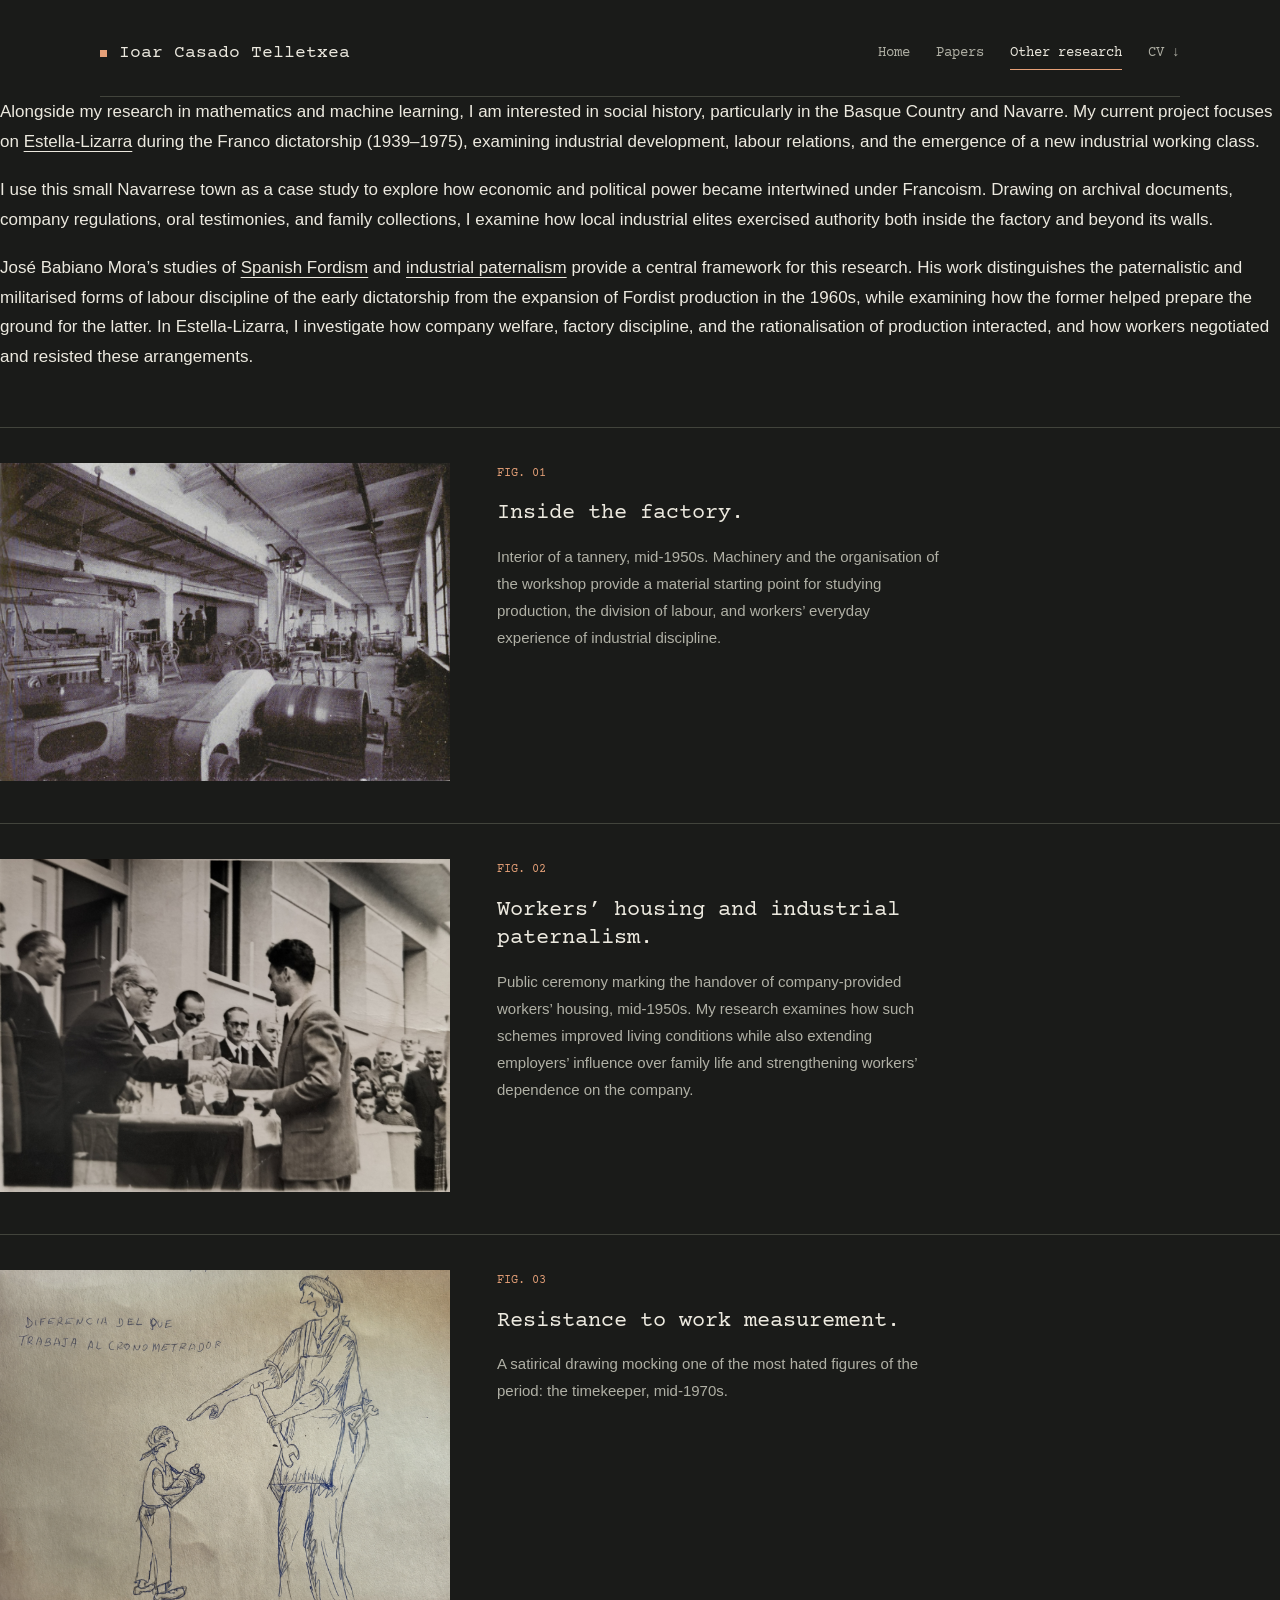
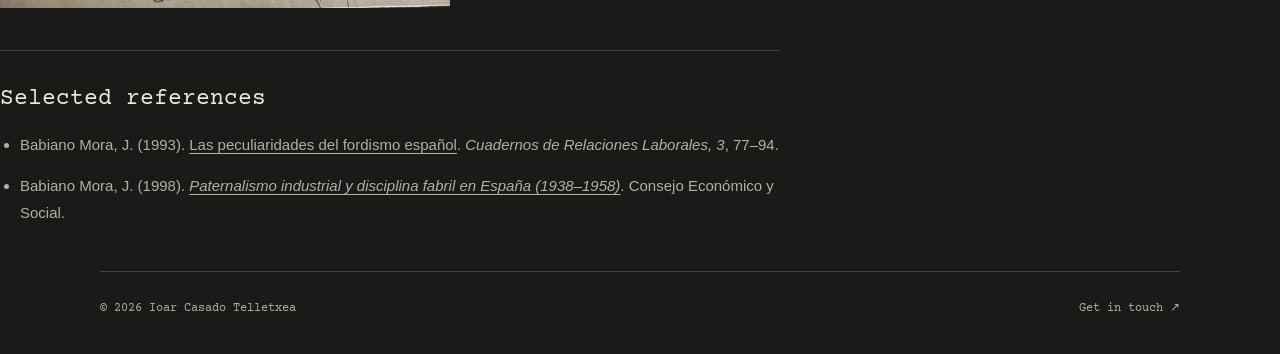
==== commit 69aa6b6e: "Refactor main section of index.html Removed unnecessary content from the main section." ====
--- a/other-research-interests/index.html
+++ b/other-research-interests/index.html
@@ -22,8 +22,6 @@
 <a href="../assets/ioar-casado-cv.pdf" download="Ioar-Casado-Telletxea-CV.pdf" aria-label="Download CV (PDF)">CV <span aria-hidden="true">↓</span></a></nav>
     </div>
   </header>
-  <main id="content" class="container"><div class="page-intro"><p class="eyebrow">Other research / Social history</p><h1>Beyond mathematics<span>.</span></h1><p>Working-class history, industrial development, and the politics of everyday life.</p></div><section class="history-copy" aria-labelledby="labour-history">
-  <h2 id="labour-history">Working-class and labour history</h2>
 
   <p>
     Alongside my research in mathematics and machine learning, I am
--- a/css/main.css
+++ b/css/main.css
@@ -633,3 +633,46 @@
     transition:none;
   }
 }
+
+/* Restore the photograph's original colours */
+.profile-pic {
+  filter: none;
+}
+
+/* Align the photograph with the introductory paragraph */
+@media (min-width: 601px) {
+  .hero {
+    row-gap: 0;
+  }
+
+  .hero-text {
+    display: contents;
+  }
+
+  .hero-text > .eyebrow {
+    grid-column: 1 / -1;
+    grid-row: 1;
+  }
+
+  .hero-text > h1 {
+    grid-column: 1 / -1;
+    grid-row: 2;
+  }
+
+  .hero-text > p:not(.eyebrow) {
+    grid-column: 1;
+    grid-row: 3;
+  }
+
+  .hero-actions {
+    grid-column: 1;
+    grid-row: 4;
+  }
+
+  .hero-media {
+    grid-column: 2;
+    grid-row: 3 / 5;
+    align-self: start;
+    margin-top: 0;
+  }
+}
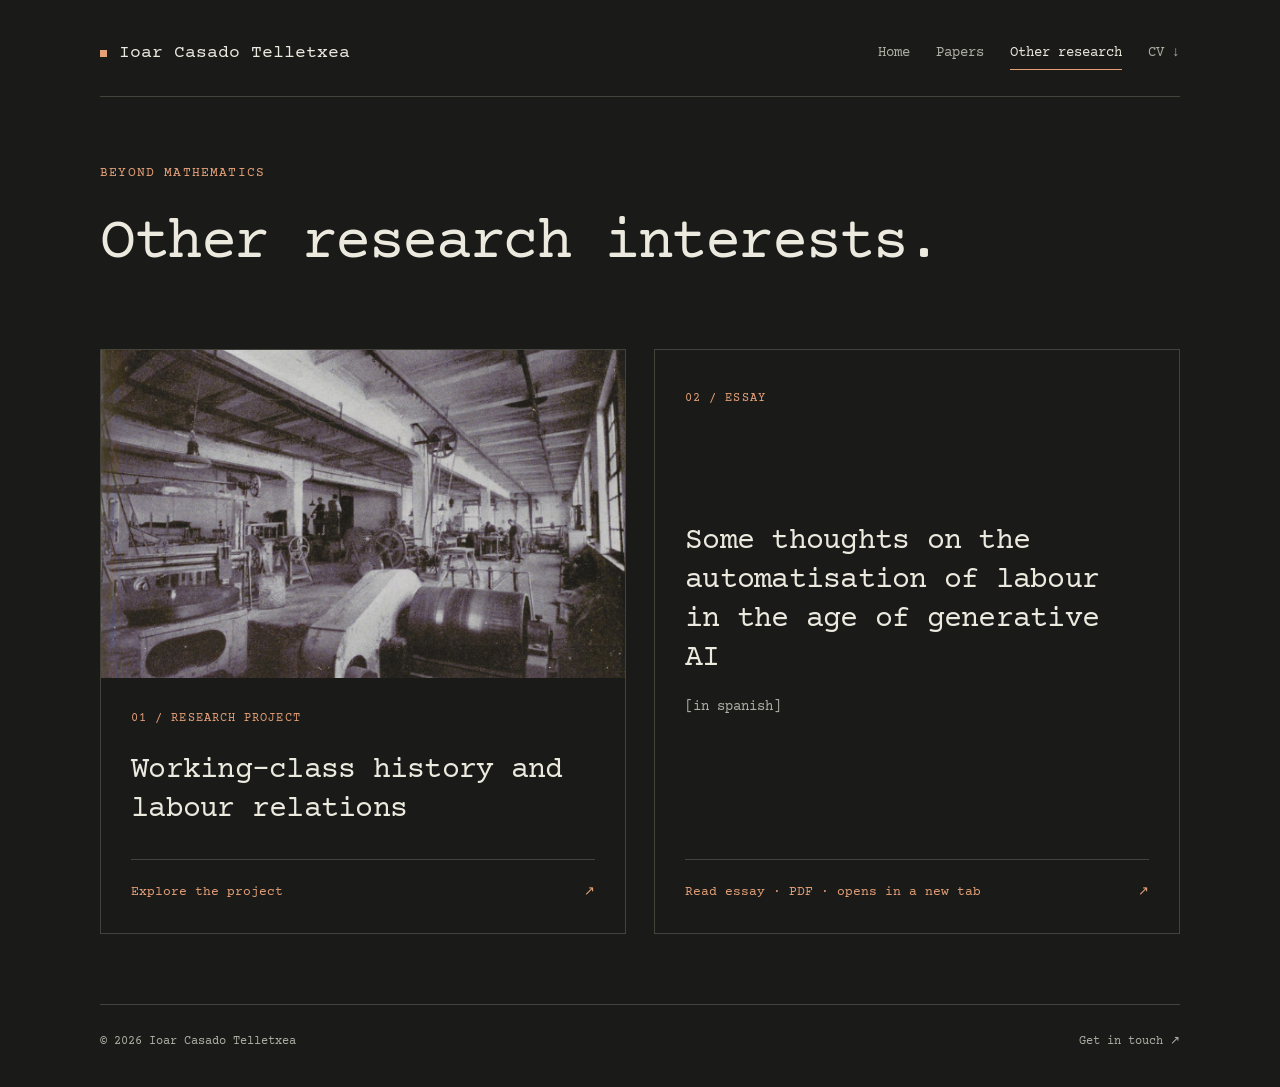
==== commit 421bce06: "Add files via upload" ====
--- a/other-research-interests/index.html
+++ b/other-research-interests/index.html
@@ -4,16 +4,140 @@
   <meta charset="UTF-8">
   <meta name="viewport" content="width=device-width, initial-scale=1">
   <meta name="color-scheme" content="dark">
-  <meta name="description" content="Working-class history and labour relations in Estella-Lizarra, Navarre, during the Franco dictatorship.">
+  <meta name="description" content="Research on working-class history and labour relations, and an essay on the automatisation of labour in the age of generative AI.">
   <meta name="theme-color" content="#1a1b19">
   <title>Other research interests | Ioar Casado Telletxea</title>
   <link rel="icon" href="../assets/favicon.svg" type="image/svg+xml">
   <link rel="preload" href="../assets/fonts/CourierPrime-Regular.ttf" as="font" type="font/ttf" crossorigin>
   <link rel="stylesheet" href="../css/main.css">
+
+  <style>
+    .page-intro {
+      max-width: none;
+    }
+
+    .interest-grid {
+      display: grid;
+      grid-template-columns: repeat(2, minmax(0, 1fr));
+      gap: 28px;
+      margin: 0 0 70px;
+    }
+
+    .interest-panel {
+      display: flex;
+      flex-direction: column;
+      min-width: 0;
+      min-height: 470px;
+      border: 1px solid var(--rule);
+      color: var(--text);
+      text-decoration: none;
+      transition: border-color 160ms ease, background-color 160ms ease;
+    }
+
+    .interest-panel:hover {
+      border-color: var(--accent);
+      background-color: rgba(229, 160, 120, 0.035);
+      color: var(--text);
+    }
+
+    .interest-panel:focus-visible {
+      outline: 2px solid var(--accent);
+      outline-offset: 5px;
+    }
+
+    .interest-panel img {
+      display: block;
+      width: 100%;
+      aspect-ratio: 16 / 10;
+      object-fit: cover;
+    }
+
+    .interest-panel-content {
+      display: flex;
+      flex: 1;
+      flex-direction: column;
+      align-items: flex-start;
+      padding: 30px;
+    }
+
+    .interest-panel .eyebrow {
+      margin: 0 0 22px;
+      font-size: 12px;
+    }
+
+    .interest-panel h2 {
+      margin: 0 0 30px;
+      font-size: clamp(24px, 2.5vw, 30px);
+      line-height: 1.3;
+      letter-spacing: -0.025em;
+    }
+
+    .interest-panel-action {
+      display: flex;
+      align-items: center;
+      justify-content: space-between;
+      gap: 16px;
+      width: 100%;
+      margin-top: auto;
+      padding-top: 22px;
+      border-top: 1px solid var(--rule);
+      color: var(--accent);
+      font: 13px/1.6 var(--mono);
+    }
+
+    .interest-panel-essay .interest-panel-content {
+      padding-top: 38px;
+    }
+
+    .interest-panel-essay h2 {
+      margin-top: auto;
+      margin-bottom: 50px;
+    }
+
+    .interest-panel-language {
+      display: block;
+      margin-top: 18px;
+      color: var(--muted);
+      font: 14px/1.6 var(--mono);
+      letter-spacing: normal;
+    }
+
+    @media (max-width: 700px) {
+      .interest-grid {
+        grid-template-columns: minmax(0, 1fr);
+        gap: 24px;
+        margin-bottom: 40px;
+      }
+
+      .interest-panel {
+        min-height: 0;
+      }
+
+      .interest-panel-content {
+        padding: 26px;
+      }
+
+      .interest-panel-essay .interest-panel-content {
+        min-height: 340px;
+        padding-top: 28px;
+      }
+
+      .interest-panel-essay h2 {
+        margin-top: 12px;
+        margin-bottom: 32px;
+      }
+    }
+
+    @media (prefers-reduced-motion: reduce) {
+      .interest-panel {
+        transition: none;
+      }
+    }
+  </style>
 </head>
 <body>
   <a class="skip-link" href="#content">Skip to content</a>
-  <header class="site-header">
+<header class="site-header">
     <div class="container header-inner">
       <a class="brand" href="../index.html">Ioar Casado Telletxea</a>
       <nav class="nav" aria-label="Primary"><a href="../index.html">Home</a>
@@ -23,91 +147,60 @@
     </div>
   </header>
 
-  <p>
-    Alongside my research in mathematics and machine learning, I am
-    interested in social history, particularly in the Basque Country
-    and Navarre. My current project focuses on
-    <a href="https://en.wikipedia.org/wiki/Estella-Lizarra">Estella-Lizarra</a> during
-    the Franco dictatorship (1939–1975), examining industrial development,
-    labour relations, and the emergence of a new industrial working class.
-  </p>
-  <p>
-    I use this small Navarrese town as a case study to explore how
-    economic and political power became intertwined under Francoism.
-    Drawing on archival documents, company regulations, oral testimonies,
-    and family collections, I examine how local industrial elites
-    exercised authority both inside the factory and beyond its walls.
-  </p>
-  <p>
-    José Babiano Mora’s studies of
-    <a href="#babiano-1993">Spanish Fordism</a> and
-    <a href="#babiano-1998">industrial paternalism</a>
-    provide a central framework for this research. His work distinguishes
-    the paternalistic and militarised forms of labour discipline of the
-    early dictatorship from the expansion of Fordist production in the
-    1960s, while examining how the former helped prepare the ground for
-    the latter. In Estella-Lizarra, I investigate how company welfare,
-    factory discipline, and the rationalisation of production interacted,
-    and how workers negotiated and resisted these arrangements.
-  </p>
-
-  </section><section class="archive" aria-label="Historical photographs and documents"><figure>
-    <img
-      src="Piel_1954_1.png"
-      loading="lazy" alt="Interior of a tannery with industrial machinery and overhead belt drives."
-    >
-    <figcaption><span class="figure-number">FIG. 01</span>
-      <strong>Inside the factory.</strong>
-      Interior of a tannery, mid-1950s.
-      Machinery and the organisation of the workshop provide a material
-      starting point for studying production, the division of labour,
-      and workers’ everyday experience of industrial discipline.
-    </figcaption>
-  </figure><figure>
-    <img
-      src="vivienda_koldo.jpg"
-      loading="lazy" alt="Ceremony marking the handover of company-provided workers’ housing."
-    >
-    <figcaption><span class="figure-number">FIG. 02</span>
-      <strong>Workers’ housing and industrial paternalism.</strong>
-      Public ceremony marking the handover of company-provided workers’ housing, mid-1950s.
-      My research examines how such schemes improved living conditions
-      while also extending employers’ influence over family life and
-      strengthening workers’ dependence on the company.
-    </figcaption>
-  </figure><figure>
-    <img
-      src="Restored 1970s Handwritten Protest Cartoon.png"
-      loading="lazy" alt="Satirical drawing of a worker towering over a factory timekeeper."
-    >
-    <figcaption><span class="figure-number">FIG. 03</span>
-      <strong>Resistance to work measurement.</strong>
-      A satirical drawing mocking one of the most hated figures of the period: the timekeeper, mid-1970s.
-    </figcaption>
-  </figure></section><section class="references" aria-labelledby="reference-title"><h2 id="reference-title">Selected references</h2>
-  <ul>
-    <li id="babiano-1993">
-      Babiano Mora, J. (1993).
-      <a href="https://revistas.ucm.es/index.php/CRLA/article/view/CRLA9393220077A">
-        Las peculiaridades del fordismo español</a>.
-      <em>Cuadernos de Relaciones Laborales, 3</em>, 77–94.
-    </li>
-    <li id="babiano-1998">
-      Babiano Mora, J. (1998).
-      <a href="https://dialnet.unirioja.es/servlet/libro?codigo=163013">
-        <em>Paternalismo industrial y disciplina fabril en España
-        (1938–1958)</em></a>.
-      Consejo Económico y Social.
-    </li>
-  </ul>
-</section></main>
-  <footer class="site-footer">
+  <main id="content" class="container">
+    <div class="page-intro">
+      <p class="eyebrow">Beyond mathematics</p>
+      <h1>Other research interests.</h1>
+    </div>
+
+    <div class="interest-grid">
+      <a class="interest-panel"
+         href="working-class-history.html"
+         aria-labelledby="history-panel-title">
+        <img src="Piel_1954_1.png"
+             width="574" height="406"
+             alt="Historical photograph of a tannery workshop with industrial machinery.">
+        <div class="interest-panel-content">
+          <p class="eyebrow">01 / Research project</p>
+          <h2 id="history-panel-title">Working-class history and labour relations</h2>
+          <span class="interest-panel-action">
+            <span>Explore the project</span>
+            <span aria-hidden="true">↗</span>
+          </span>
+        </div>
+      </a>
+
+      <a class="interest-panel interest-panel-essay"
+         href="Matema%CC%81ticas-IA.pdf"
+         target="_blank"
+         rel="noopener noreferrer"
+         aria-labelledby="essay-panel-title"
+         aria-describedby="essay-panel-action">
+        <div class="interest-panel-content">
+          <p class="eyebrow">02 / Essay</p>
+          <h2 id="essay-panel-title">
+            Some thoughts on the automatisation of labour in the age of generative AI
+            <span class="interest-panel-language">[in spanish]</span>
+          </h2>
+          <span class="interest-panel-action" id="essay-panel-action">
+            <span>Read essay · PDF · opens in a new tab</span>
+            <span aria-hidden="true">↗</span>
+          </span>
+        </div>
+      </a>
+    </div>
+  </main>
+
+<footer class="site-footer">
     <div class="container footer-inner">
       <p>© <span id="year">2026</span> Ioar Casado Telletxea</p>
       <a href="mailto:ioar.casadotelletxea@manchester.ac.uk">Get in touch <span aria-hidden="true">↗</span></a>
     </div>
   </footer>
-  <script>document.getElementById('year').textContent = new Date().getFullYear();</script>
-  <script data-goatcounter="https://icasado.goatcounter.com/count" async src="https://gc.zgo.at/count.js"></script>
+  <script>
+    document.getElementById('year').textContent = new Date().getFullYear();
+  </script>
+  <script data-goatcounter="https://icasado.goatcounter.com/count"
+          async src="https://gc.zgo.at/count.js"></script>
 </body>
 </html>
